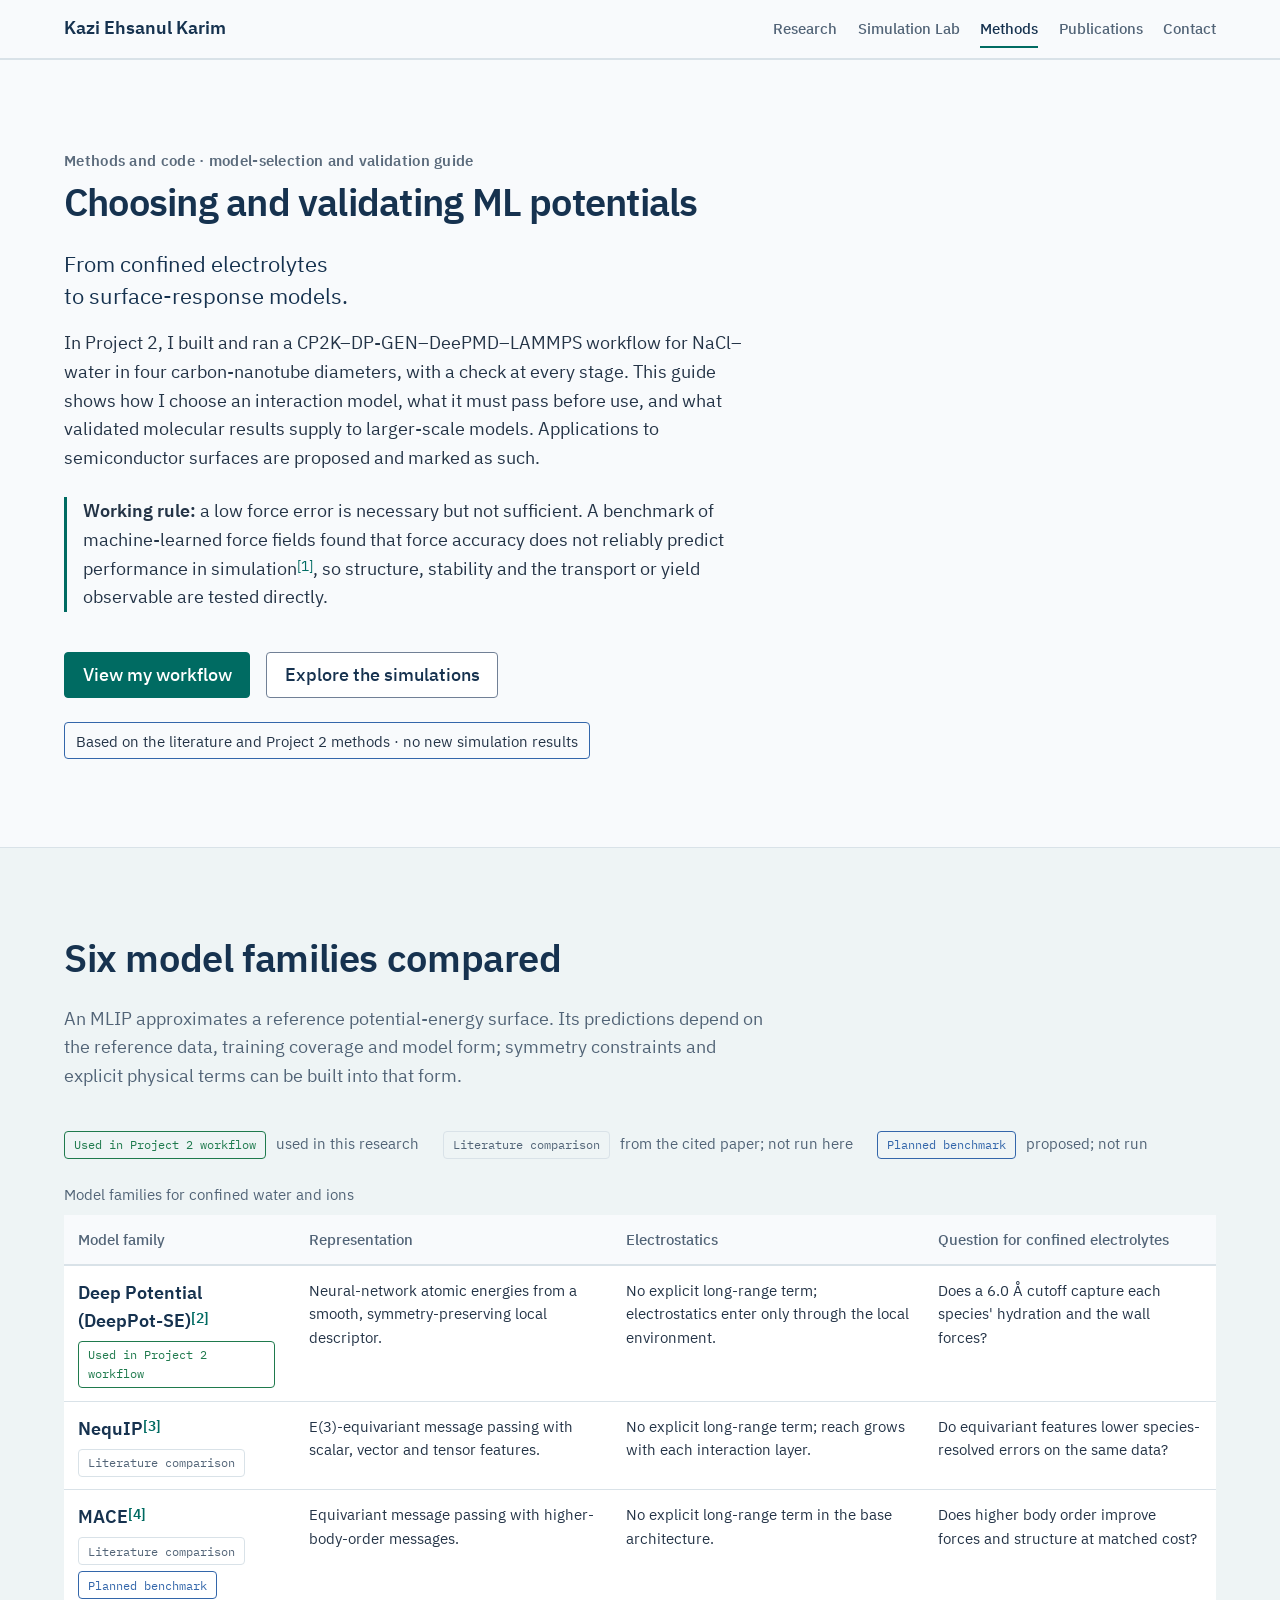
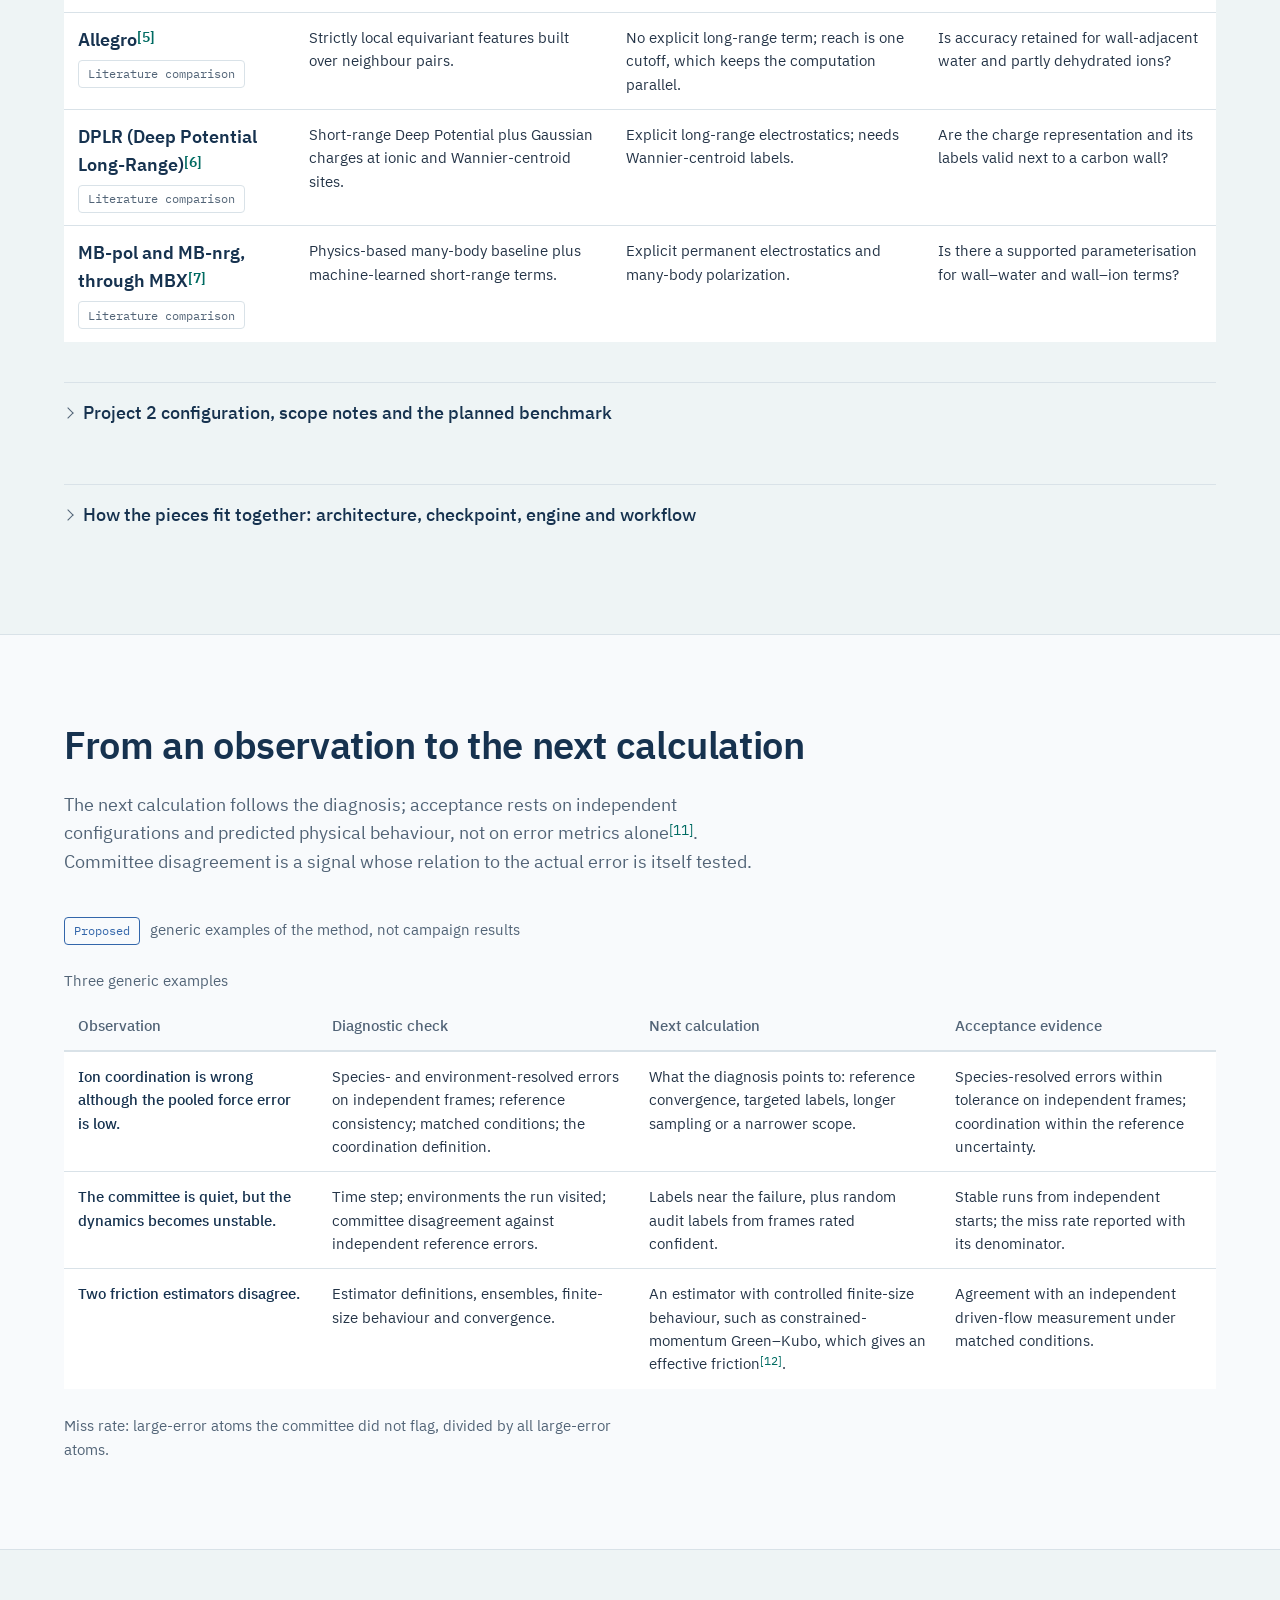
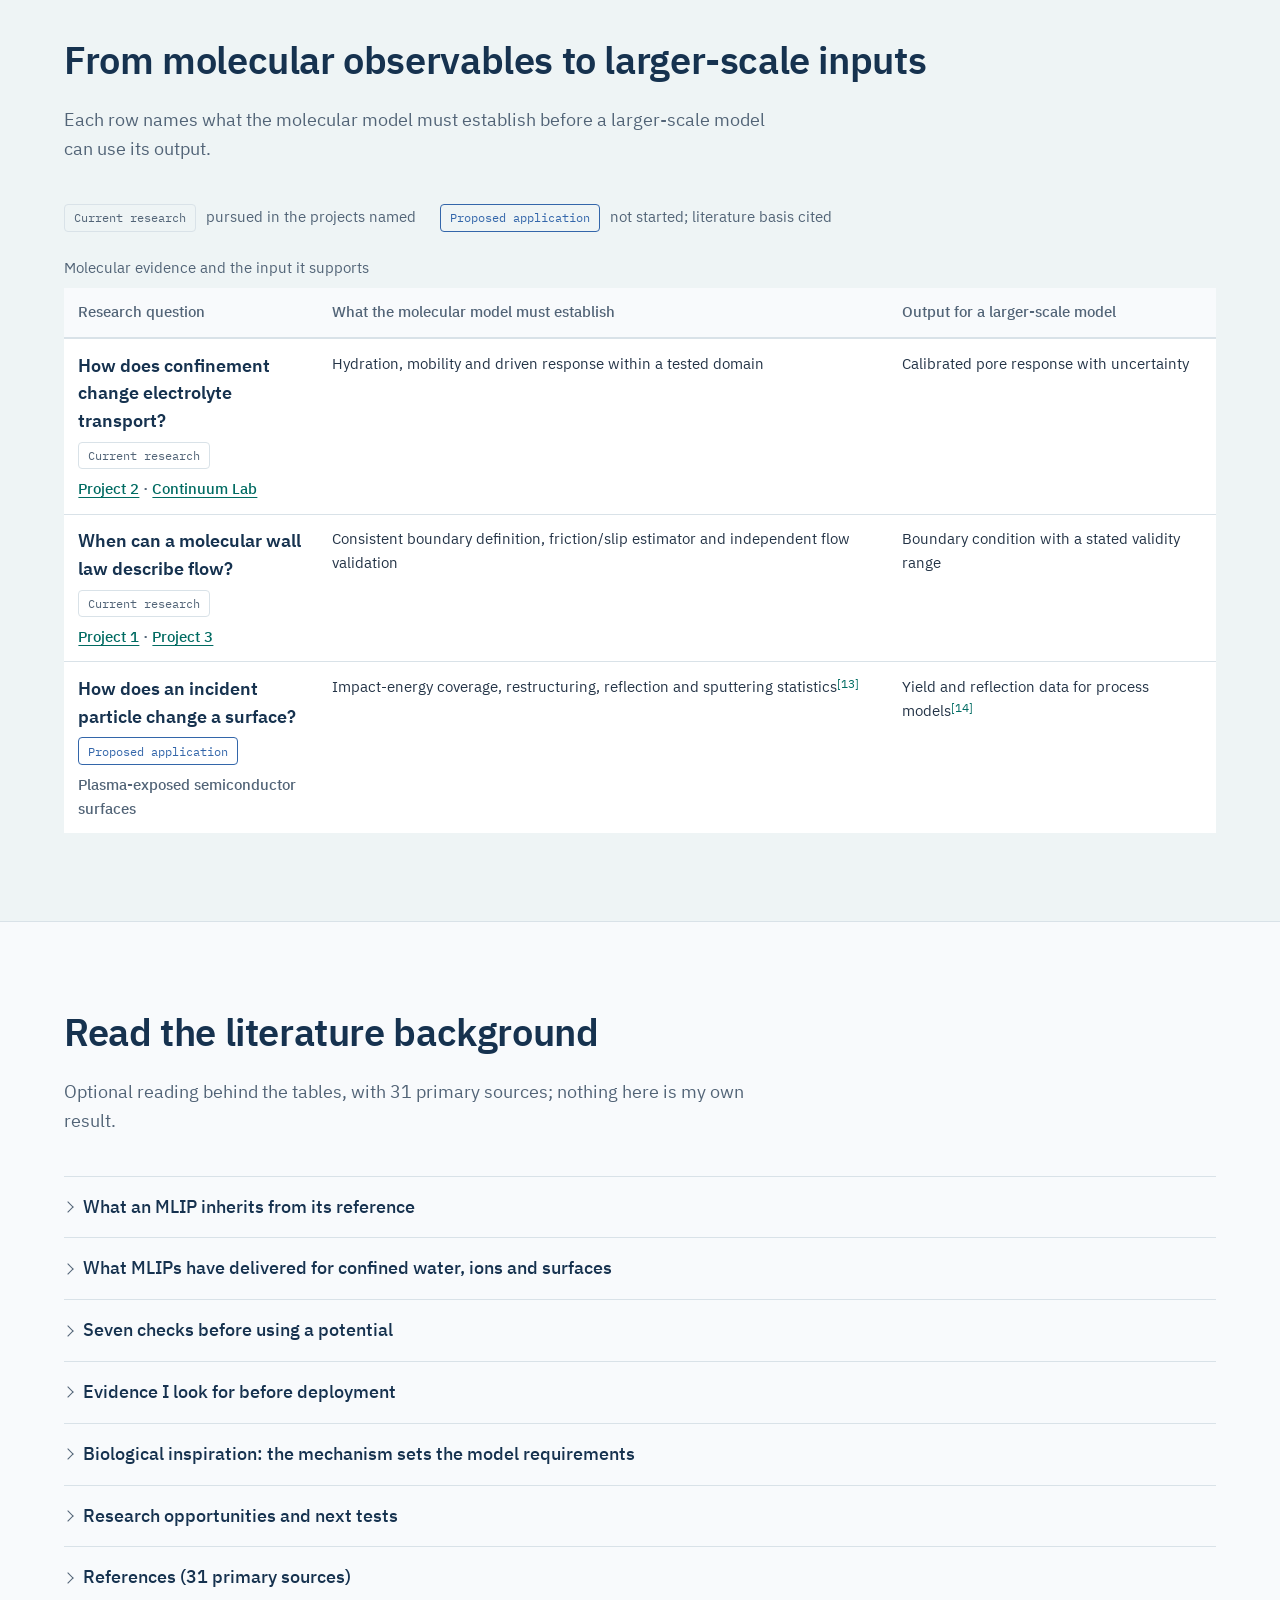
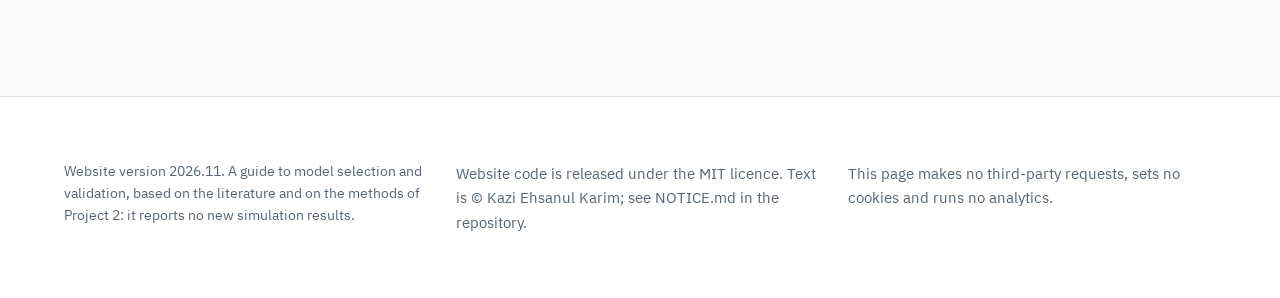
==== evidence/models/index.html @ 6463911a "Website 2026.11" ====
<!DOCTYPE html>
<html lang="en">
<head>
<meta charset="utf-8">
<meta name="viewport" content="width=device-width, initial-scale=1">
<title>Choosing and validating ML potentials — Kazi Ehsanul Karim</title>
<meta name="description" content="How Kazi Ehsanul Karim chooses and validates machine-learned interatomic potentials, from confined electrolytes to surface-response models: six model families compared, a workflow from an observed model error to the next calculation, the molecular evidence that larger-scale models need, and an optional literature background with 31 primary sources.">
<meta name="robots" content="index,follow">
<link rel="icon" type="image/svg+xml" href="../../assets/icons/favicon.svg">
<meta name="theme-color" content="#F8FAFC">
<link rel="stylesheet" href="../../styles/tokens.css">
<link rel="stylesheet" href="../../styles/layout.css">
<link rel="stylesheet" href="../../styles/components.css">
</head>
<body>
<a class="skip-link" href="#main">Skip to content</a>
<header class="site-header">
  <div class="container">
    <a class="brand" href="../../index.html">Kazi Ehsanul Karim</a>
    <button class="nav-toggle" type="button" aria-expanded="false" aria-controls="site-nav" hidden>Menu</button>
    <nav class="site-nav" id="site-nav" aria-label="Sections">
      <a href="../../index.html#research">Research</a>
      <a href="../../index.html#lab">Simulation Lab</a>
      <a href="../../index.html#practice" aria-current="page">Methods</a>
      <a href="../../index.html#publications">Publications</a>
      <a href="../../index.html#contact">Contact</a>
    </nav>
  </div>
</header>
<main id="main">

<section class="section" id="top">
  <div class="container">
    <p class="project-kicker">Methods and code · model-selection and validation guide</p>
    <h1 class="evidence-title">Choosing and validating ML potentials</h1>
    <p class="statement">From confined electrolytes to surface-response models.</p>
    <p class="mx-lead">In Project 2, I built and ran a CP2K–DP-GEN–DeePMD–LAMMPS workflow for NaCl–water in four carbon-nanotube diameters, with a check at every stage. This guide shows how I choose an interaction model, what it must pass before use, and what validated molecular results supply to larger-scale models. Applications to semiconductor surfaces are proposed and marked as such.</p>
    <p class="mx-answer"><strong>Working rule:</strong> a low force error is necessary but not sufficient. A benchmark of machine-learned force fields found that force accuracy does not reliably predict performance in simulation<sup class="mx-cite"><a href="#ref-fu2023">[1]</a></sup>, so structure, stability and the transport or yield observable are tested directly.</p>
    <div class="hero-actions">
      <a class="btn btn-primary" href="../../index.html#project-2">View my workflow</a>
      <a class="btn" href="../../index.html#lab">Explore the simulations</a>
    </div>
    <p class="mx-note"><span class="badge badge-label">Based on the literature and Project 2 methods · no new simulation results</span></p>
  </div>
</section>

<section class="section section-band" id="families">
  <div class="container">
    <h2>Six model families compared</h2>
    <p class="section-intro">An MLIP approximates a reference potential-energy surface. Its predictions depend on the reference data, training coverage and model form; symmetry constraints and explicit physical terms can be built into that form.</p>
    <ul class="mx-legend" aria-label="Status labels">
      <li><span class="badge badge-exec">Used in Project 2 workflow</span> used in this research</li>
      <li><span class="badge">Literature comparison</span> from the cited paper; not run here</li>
      <li><span class="badge badge-plan">Planned benchmark</span> proposed; not run</li>
    </ul>
    <table class="mx-table" role="table">
      <caption>Model families for confined water and ions</caption>
      <thead role="rowgroup">
        <tr role="row">
          <th scope="col" role="columnheader">Model family</th>
          <th scope="col" role="columnheader">Representation</th>
          <th scope="col" role="columnheader">Electrostatics</th>
          <th scope="col" role="columnheader">Question for confined electrolytes</th>
        </tr>
      </thead>
      <tbody role="rowgroup">
        <tr role="row" id="deep-potential">
          <th scope="row" role="rowheader">
            <span class="mx-name">Deep Potential (DeepPot-SE)<sup class="mx-cite"><a href="#ref-zhang2018">[2]</a></sup></span>
            <span class="badge badge-exec">Used in Project 2 workflow</span>
          </th>
          <td role="cell" data-label="Representation">Neural-network atomic energies from a smooth, symmetry-preserving local descriptor.</td>
          <td role="cell" data-label="Electrostatics">No explicit long-range term; electrostatics enter only through the local environment.</td>
          <td role="cell" data-label="Question for confined electrolytes">Does a 6.0 Å cutoff capture each species' hydration and the wall forces?</td>
        </tr>
        <tr role="row" id="nequip">
          <th scope="row" role="rowheader">
            <span class="mx-name">NequIP<sup class="mx-cite"><a href="#ref-batzner2022">[3]</a></sup></span>
            <span class="badge">Literature comparison</span>
          </th>
          <td role="cell" data-label="Representation">E(3)-equivariant message passing with scalar, vector and tensor features.</td>
          <td role="cell" data-label="Electrostatics">No explicit long-range term; reach grows with each interaction layer.</td>
          <td role="cell" data-label="Question for confined electrolytes">Do equivariant features lower species-resolved errors on the same data?</td>
        </tr>
        <tr role="row" id="mace">
          <th scope="row" role="rowheader">
            <span class="mx-name">MACE<sup class="mx-cite"><a href="#ref-batatia2022">[4]</a></sup></span>
            <span class="badge">Literature comparison</span>
            <span class="badge badge-plan">Planned benchmark</span>
          </th>
          <td role="cell" data-label="Representation">Equivariant message passing with higher-body-order messages.</td>
          <td role="cell" data-label="Electrostatics">No explicit long-range term in the base architecture.</td>
          <td role="cell" data-label="Question for confined electrolytes">Does higher body order improve forces and structure at matched cost?</td>
        </tr>
        <tr role="row" id="allegro">
          <th scope="row" role="rowheader">
            <span class="mx-name">Allegro<sup class="mx-cite"><a href="#ref-musaelian2023">[5]</a></sup></span>
            <span class="badge">Literature comparison</span>
          </th>
          <td role="cell" data-label="Representation">Strictly local equivariant features built over neighbour pairs.</td>
          <td role="cell" data-label="Electrostatics">No explicit long-range term; reach is one cutoff, which keeps the computation parallel.</td>
          <td role="cell" data-label="Question for confined electrolytes">Is accuracy retained for wall-adjacent water and partly dehydrated ions?</td>
        </tr>
        <tr role="row" id="dplr">
          <th scope="row" role="rowheader">
            <span class="mx-name">DPLR (Deep Potential Long-Range)<sup class="mx-cite"><a href="#ref-zhang2022">[6]</a></sup></span>
            <span class="badge">Literature comparison</span>
          </th>
          <td role="cell" data-label="Representation">Short-range Deep Potential plus Gaussian charges at ionic and Wannier-centroid sites.</td>
          <td role="cell" data-label="Electrostatics">Explicit long-range electrostatics; needs Wannier-centroid labels.</td>
          <td role="cell" data-label="Question for confined electrolytes">Are the charge representation and its labels valid next to a carbon wall?</td>
        </tr>
        <tr role="row" id="mbx">
          <th scope="row" role="rowheader">
            <span class="mx-name">MB-pol and MB-nrg, through MBX<sup class="mx-cite"><a href="#ref-riera2023">[7]</a></sup></span>
            <span class="badge">Literature comparison</span>
          </th>
          <td role="cell" data-label="Representation">Physics-based many-body baseline plus machine-learned short-range terms.</td>
          <td role="cell" data-label="Electrostatics">Explicit permanent electrostatics and many-body polarization.</td>
          <td role="cell" data-label="Question for confined electrolytes">Is there a supported parameterisation for wall–water and wall–ion terms?</td>
        </tr>
      </tbody>
    </table>

    <details class="disclosure mx-pieces" id="configuration">
      <summary>Project 2 configuration, scope notes and the planned benchmark</summary>
      <div class="disclosure-body">
        <ul class="mx-roles">
          <li><b>Deep Potential in Project 2.</b> Recorded configuration: DeePMD-kit 3.1.1 (TensorFlow backend) with DP-GEN 0.13.3; <code>se_e2_a</code> descriptor with a 6.0 Å cutoff. Trained on energies and forces without virial labels, a choice of this project rather than a limit of the family. DeePMD-kit<sup class="mx-cite"><a href="#ref-zeng2025">[8]</a></sup> is the software; it implements this and other model families. <a href="../../index.html#project-2">Project 2</a> · <a href="../nacl-water-cnt/package/MODEL_SCOPE.md">model scope</a></li>
          <li><b>Coverage and comparison.</b> Accuracy or speed figures from different papers are not combined into a ranking. For every family, coverage is set by the training species and environments; for MB-pol and MB-nrg, by the available parameterisations, which include alkali-metal and halide ions in water. A pretrained foundation checkpoint needs a check of its training domain before use.</li>
          <li><b>DPLR.</b> A second network predicts the Wannier-centroid positions from the local environment. The original formulation targets insulating systems; application to CNT-confined electrolytes requires assessment of the electronic structure, the charge representation and the available reference labels.</li>
          <li><b>MB-pol and MB-nrg.</b> MBX is the software library that evaluates these models. Complete wall–water and wall–ion interactions, with consistent electrostatics and polarization, require a supported parameterisation.</li>
          <li><b>Planned benchmark (not run).</b> Compare DeepPot-SE and MACE using consistent reference data, grouped held-out configurations and declared computational budgets, evaluating forces, structure and dynamical stability. The reference data are checked first, so that the comparison tests the models rather than the labels.</li>
        </ul>
      </div>
    </details>

    <details class="disclosure mx-pieces" id="pieces">
      <summary>How the pieces fit together: architecture, checkpoint, engine and workflow</summary>
      <div class="disclosure-body">
        <p>The names in the table are architectures. Four different things are often called "the model":</p>
        <dl class="mx-terms">
          <dt>Architecture</dt>
          <dd>the functional form, for example DeepPot-SE or MACE.</dd>
          <dt>Trained checkpoint</dt>
          <dd>one set of fitted parameters, valid for the species, conditions and reference method behind its training data. Pretrained "foundation" checkpoints are no exception: their training domain and suitability are checked before use.</dd>
          <dt>Software engine</dt>
          <dd>the code that trains or evaluates a model: DeePMD-kit, MBX, LAMMPS.</dd>
          <dt>Workflow</dt>
          <dd>what decides the next calculation: DP-GEN in Project 2, the rule-based controller in the Continuum Lab.</dd>
        </dl>
        <p>The roles in this research:</p>
        <ul class="mx-roles">
          <li><b>CP2K</b>: electronic-structure reference calculations, the energies and forces of selected configurations.</li>
          <li><b>MLIP</b>: an approximation to that reference energy landscape and its atomic forces.</li>
          <li><b>LAMMPS</b>: molecular dynamics with the chosen interaction model.</li>
          <li><b>DP-GEN</b>: concurrent learning, which cycles through exploration, labelling and training<sup class="mx-cite"><a href="#ref-zhang2020">[9]</a></sup>.</li>
          <li><b>PINN</b>: physics-constrained learning of solutions or closures<sup class="mx-cite"><a href="#ref-raissi2019">[10]</a></sup>; here intended for the molecular-to-continuum connection (<a href="../../index.html#project-3">Project 3</a>).</li>
          <li><b>Continuum solver</b>: fields and device-scale response from stated equations and closures (<a href="../../lab/continuum/">Continuum Lab</a>).</li>
          <li><b>Controller</b>: selects and records computational actions according to stated rules and the available evidence; the <a href="../../lab/continuum/#controller">Continuum Lab controller</a> is rule-based and uses no language model.</li>
        </ul>
        <p>The loop that connects these steps is described under <a href="../../index.html#practice">Methods and code</a>.</p>
      </div>
    </details>
  </div>
</section>

<section class="section" id="decisions">
  <div class="container">
    <h2>From an observation to the next calculation</h2>
    <p class="section-intro">The next calculation follows the diagnosis; acceptance rests on independent configurations and predicted physical behaviour, not on error metrics alone<sup class="mx-cite"><a href="#ref-morrow2023">[11]</a></sup>. Committee disagreement is a signal whose relation to the actual error is itself tested.</p>
    <ul class="mx-legend" aria-label="Status">
      <li><span class="badge badge-plan">Proposed</span> generic examples of the method, not campaign results</li>
    </ul>
    <table class="mx-table mx-flow" role="table">
      <caption>Three generic examples</caption>
      <thead role="rowgroup">
        <tr role="row">
          <th scope="col" role="columnheader">Observation</th>
          <th scope="col" role="columnheader">Diagnostic check</th>
          <th scope="col" role="columnheader">Next calculation</th>
          <th scope="col" role="columnheader">Acceptance evidence</th>
        </tr>
      </thead>
      <tbody role="rowgroup">
        <tr role="row">
          <th scope="row" role="rowheader">Ion coordination is wrong although the pooled force error is low.</th>
          <td role="cell" data-label="Diagnostic check">Species- and environment-resolved errors on independent frames; reference consistency; matched conditions; the coordination definition.</td>
          <td role="cell" data-label="Next calculation">What the diagnosis points to: reference convergence, targeted labels, longer sampling or a narrower scope.</td>
          <td role="cell" data-label="Acceptance evidence">Species-resolved errors within tolerance on independent frames; coordination within the reference uncertainty.</td>
        </tr>
        <tr role="row">
          <th scope="row" role="rowheader">The committee is quiet, but the dynamics becomes unstable.</th>
          <td role="cell" data-label="Diagnostic check">Time step; environments the run visited; committee disagreement against independent reference errors.</td>
          <td role="cell" data-label="Next calculation">Labels near the failure, plus random audit labels from frames rated confident.</td>
          <td role="cell" data-label="Acceptance evidence">Stable runs from independent starts; the miss rate reported with its denominator.</td>
        </tr>
        <tr role="row">
          <th scope="row" role="rowheader">Two friction estimators disagree.</th>
          <td role="cell" data-label="Diagnostic check">Estimator definitions, ensembles, finite-size behaviour and convergence.</td>
          <td role="cell" data-label="Next calculation">An estimator with controlled finite-size behaviour, such as constrained-momentum Green–Kubo, which gives an effective friction<sup class="mx-cite"><a href="#ref-bui2024">[12]</a></sup>.</td>
          <td role="cell" data-label="Acceptance evidence">Agreement with an independent driven-flow measurement under matched conditions.</td>
        </tr>
      </tbody>
    </table>
    <p class="mx-note">Miss rate: large-error atoms the committee did not flag, divided by all large-error atoms.</p>
  </div>
</section>

<section class="section section-band" id="outputs">
  <div class="container">
    <h2>From molecular observables to larger-scale inputs</h2>
    <p class="section-intro">Each row names what the molecular model must establish before a larger-scale model can use its output.</p>
    <ul class="mx-legend" aria-label="Status labels">
      <li><span class="badge">Current research</span> pursued in the projects named</li>
      <li><span class="badge badge-plan">Proposed application</span> not started; literature basis cited</li>
    </ul>
    <table class="mx-table mx-flow" role="table">
      <caption>Molecular evidence and the input it supports</caption>
      <thead role="rowgroup">
        <tr role="row">
          <th scope="col" role="columnheader">Research question</th>
          <th scope="col" role="columnheader">What the molecular model must establish</th>
          <th scope="col" role="columnheader">Output for a larger-scale model</th>
        </tr>
      </thead>
      <tbody role="rowgroup">
        <tr role="row">
          <th scope="row" role="rowheader">
            <span class="mx-name">How does confinement change electrolyte transport?</span>
            <span class="badge">Current research</span>
            <span class="mx-meta"><a href="../../index.html#project-2">Project 2</a> · <a href="../../lab/continuum/">Continuum Lab</a></span>
          </th>
          <td role="cell" data-label="What the molecular model must establish">Hydration, mobility and driven response within a tested domain</td>
          <td role="cell" data-label="Output for a larger-scale model">Calibrated pore response with uncertainty</td>
        </tr>
        <tr role="row">
          <th scope="row" role="rowheader">
            <span class="mx-name">When can a molecular wall law describe flow?</span>
            <span class="badge">Current research</span>
            <span class="mx-meta"><a href="../../index.html#project-1">Project 1</a> · <a href="../../index.html#project-3">Project 3</a></span>
          </th>
          <td role="cell" data-label="What the molecular model must establish">Consistent boundary definition, friction/slip estimator and independent flow validation</td>
          <td role="cell" data-label="Output for a larger-scale model">Boundary condition with a stated validity range</td>
        </tr>
        <tr role="row">
          <th scope="row" role="rowheader">
            <span class="mx-name">How does an incident particle change a surface?</span>
            <span class="badge badge-plan">Proposed application</span>
            <span class="mx-meta">Plasma-exposed semiconductor surfaces</span>
          </th>
          <td role="cell" data-label="What the molecular model must establish">Impact-energy coverage, restructuring, reflection and sputtering statistics<sup class="mx-cite"><a href="#ref-kounis2025">[13]</a></sup></td>
          <td role="cell" data-label="Output for a larger-scale model">Yield and reflection data for process models<sup class="mx-cite"><a href="#ref-hong2024">[14]</a></sup></td>
        </tr>
      </tbody>
    </table>
  </div>
</section>

<section class="section" id="background">
  <div class="container">
    <h2>Read the literature background</h2>
    <p class="section-intro">Optional reading behind the tables, with 31 primary sources; nothing here is my own result.</p>
    <div class="mx-background">

      <details class="disclosure" id="inherit">
        <summary>What an MLIP inherits from its reference</summary>
        <div class="disclosure-body">
          <div class="grid-2 mx-mech">
            <div>
              <h3>The reference method and its conditions</h3>
              <p>An MLIP can at best reproduce the method that labelled its data, and for water that method is a combination of choices. Early ab initio molecular dynamics with GGA functionals and classical nuclei found liquid water overstructured and glassy at ambient temperature and pressure; non-local dispersion counteracts the overstructuring and can change the liquid's structure and equilibrium density substantially<sup class="mx-cite"><a href="#ref-gillan2016">[15]</a></sup><sup class="mx-cite"><a href="#ref-ruizpestana2018">[16]</a></sup>. With classical nuclei, the good agreement of dispersion-corrected revPBE-D3 has been attributed to a cancellation between the neglect of exact exchange and the neglect of nuclear quantum effects, so a functional's quality for water is judged with quantum nuclei rather than with an elevated temperature as a proxy<sup class="mx-cite"><a href="#ref-ruizpestana2018">[16]</a></sup>. A statement about one functional's structure or diffusion therefore needs its conditions: functional, dispersion treatment, nuclear treatment, temperature and density. A potential trained on such data inherits the combination. The strongest confined-water work chose its functional against higher-level benchmarks before training<sup class="mx-cite"><a href="#ref-kapil2022">[17]</a></sup>, and reference convergence (cutoffs, basis, SCF, grid) is part of the model's error budget, not a separate concern.</p>
            </div>
            <div>
              <h3>The Born–Oppenheimer picture</h3>
              <p>Nuclei move on the electronic ground-state surface. Ground-state charge redistribution, such as polarization or charge transfer between fragments, belongs to that surface: a local potential captures it only implicitly, through the environment inside its cutoff, whereas charge-equilibration potentials represent it explicitly, including non-local charge transfer<sup class="mx-cite"><a href="#ref-ko2021">[18]</a></sup>. Electronic excitation, nonadiabatic charge-state transitions such as ion neutralisation at a surface, and dissipative electronic friction lie outside a single ground-state surface and need dedicated methods. For water on carbon, a fluctuation-induced quantum friction between the liquid's charge fluctuations and the solid's electronic excitations has been proposed, a dissipative contribution absent from Born–Oppenheimer molecular dynamics by construction<sup class="mx-cite"><a href="#ref-kavokine2022">[19]</a></sup>.</p>
            </div>
          </div>
        </div>
      </details>

      <details class="disclosure" id="delivered">
        <summary>What MLIPs have delivered for confined water, ions and surfaces</summary>
        <div class="disclosure-body">
          <p>Results from the primary literature, with the detail that makes each one credible. Nothing here is my own result; what my own work has used is marked in the model table.</p>
          <div class="grid-2 mx-mech">
            <div>
              <h3>Confined water and ions</h3>
              <ul class="mx-roles">
                <li><b>Committee potentials with active learning</b> made first-principles-quality simulation of water in carbon and boron nitride nanotubes, between MoS₂ sheets and at oxide interfaces routine: a committee of Behler–Parrinello networks, trained by adding the configurations on which the members disagree most, converged at roughly 300 reference structures per system<sup class="mx-cite"><a href="#ref-schran2021">[20]</a></sup>.</li>
                <li><b>Friction from first principles.</b> With such potentials, water in carbon nanotubes shows roughly four to five times less friction than in boron nitride tubes, decreasing further in narrower tubes; the mechanism is attributed to oxygen motion on a curvature-smoothed energy landscape in carbon and to hydrogen–nitrogen docking and hopping in boron nitride<sup class="mx-cite"><a href="#ref-thiemann2022">[21]</a></sup>.</li>
                <li><b>A first-principles phase diagram of monolayer confined water</b>, with the functional (revPBE0-D3) selected against quantum Monte Carlo before the potential was trained, revealed new monolayer ice phases, a hexatic-like phase and a superionic regime<sup class="mx-cite"><a href="#ref-kapil2022">[17]</a></sup>.</li>
              </ul>
            </div>
            <div>
              <h3>Semiconductor surfaces and plasma processes</h3>
              <ul class="mx-roles">
                <li><b>Physical and reactive etching of silicon.</b> A Deep Potential for Si–Cl–Ar was tested against experiment on sputtering yields, the depth of the amorphous–crystalline interface, etch yields versus flux ratio and ion energy, and the products of atomic layer etching<sup class="mx-cite"><a href="#ref-kounis2025">[13]</a></sup>; for Si and SiO₂ ion-beam etching, neural-network potentials blended with the ZBL repulsion at short range were compared with experiment and classical MD<sup class="mx-cite"><a href="#ref-tanaka2024">[22]</a></sup>.</li>
                <li><b>Reactive chemistry on amorphous nitride.</b> A neural-network potential for HF etching of amorphous Si₃N₄ reproduced the etching behaviour and was reduced to a continuum etch model<sup class="mx-cite"><a href="#ref-hong2024">[14]</a></sup>, the step that feature-scale simulation needs.</li>
                <li><b>Thin-film process steps</b> such as atomic layer deposition of HfO₂ and plasma atomic layer etching of MoS₂ have been simulated with a moment tensor potential trained by active learning, with the stated expectation that the potential is reliable only within the process conditions sampled<sup class="mx-cite"><a href="#ref-natarajan2025">[23]</a></sup>.</li>
                <li><b>A benchmark for the field.</b> Ten force-field models were compared on silicon nitride and hafnium oxide datasets with simulation indicators beyond energy and force errors<sup class="mx-cite"><a href="#ref-kim2023">[24]</a></sup>; the etching community's own roadmap asks for MD models tested more against experiment and extended to more materials, species and patterned surfaces<sup class="mx-cite"><a href="#ref-oehrlein2024">[25]</a></sup>.</li>
              </ul>
            </div>
          </div>
        </div>
      </details>

      <details class="disclosure" id="failures">
        <summary>Seven checks before using a potential</summary>
        <div class="disclosure-body">
          <p>Each check answers a limitation documented in the literature. Together they are the reason this site measures a model's errors where they occur rather than averaging them away.</p>
          <ol class="mx-fail">
            <li><b>Test behaviour in simulation, not only the force error.</b> Models with excellent force scores can be unstable in molecular dynamics or give wrong structure and dynamics<sup class="mx-cite"><a href="#ref-fu2023">[1]</a></sup>; validation has to rest on predicted physical behaviour<sup class="mx-cite"><a href="#ref-morrow2023">[11]</a></sup>, and benchmarks are starting to score simulation indicators rather than forces alone<sup class="mx-cite"><a href="#ref-kim2023">[24]</a></sup>. <i>Check:</i> stability over the production length, structure against the reference, and the transport or yield observable itself.</li>
            <li><b>Check the reference before the model.</b> A potential cannot be better than its labels: the functional, dispersion and nuclear treatment<sup class="mx-cite"><a href="#ref-gillan2016">[15]</a></sup><sup class="mx-cite"><a href="#ref-ruizpestana2018">[16]</a></sup>, the numerical settings and the convergence of the reference all pass into the model, and a minority species can carry a reference artefact that a pooled error never shows. Equal errors on training and test frames do not by themselves identify the cause: noisy labels, underfitting and representation limits can look alike. <i>Check:</i> a same-frame convergence ladder, reference consistency between training and test data, and errors resolved by species and environment (the <a href="../../index.html#practice">reference check and per-species tooling</a> of this site).</li>
            <li><b>Decide whether the observable needs long-range or electronic response.</b> Local models carry electrostatics only inside the cutoff. Explicit long-range models represent charge in different ways, for example Gaussian charges at ionic and Wannier-centroid sites<sup class="mx-cite"><a href="#ref-zhang2022">[6]</a></sup> or charge equilibration with non-local charge transfer<sup class="mx-cite"><a href="#ref-ko2021">[18]</a></sup>, and both need labels beyond energies and forces. Whether a given model reproduces a conducting wall's screening response has to be tested for that model and wall; a conservative ground-state potential omits dissipative electronic friction in any case<sup class="mx-cite"><a href="#ref-kavokine2022">[19]</a></sup>. <i>Check:</i> whether the observable depends on long-range electrostatics, applied fields or the wall's electronic response and, if it does, a model-specific test of that response against the electronic-structure reference.</li>
            <li><b>Test whether committee disagreement tracks the error.</b> Ensembles of neural-network potentials tend to report less uncertainty than their actual error, and the calibration differs between systems and architectures<sup class="mx-cite"><a href="#ref-kahle2022">[26]</a></sup>. Active learning that selects by disagreement therefore finds <em>unfamiliar</em> configurations, not necessarily the <em>wrong</em> ones. <i>Check:</i> disagreement against independent reference errors, with the miss rate (large errors the committee did not flag) reported with its denominator.</li>
            <li><b>Test transfer outside the training conditions.</b> A neural-network model that reproduced hydrogen bombardment of a crystalline diamond surface degraded on amorphous carbon and at higher impact energies<sup class="mx-cite"><a href="#ref-draney2025">[27]</a></sup>; process potentials are stated to be reliable only inside the sampled process conditions<sup class="mx-cite"><a href="#ref-natarajan2025">[23]</a></sup>; and a general-purpose foundation model is described by its authors as having qualitative and at times quantitative accuracy<sup class="mx-cite"><a href="#ref-batatia2023">[28]</a></sup>. <i>Check:</i> held-out conditions (temperature, energy, composition, surface state) that were never in training, and a pretrained model's training domain before it is used.</li>
            <li><b>For energetic collisions, check the short-range physics.</b> Thermal reference data seldom contain close approaches, so an energetic ion's repulsive wall is extrapolated unless a short-range potential such as ZBL is blended in<sup class="mx-cite"><a href="#ref-tanaka2024">[22]</a></sup>; the ion's charge state and its neutralisation lie outside a ground-state potential; and the decisive tests are sputter and etch yields against beam experiments<sup class="mx-cite"><a href="#ref-kounis2025">[13]</a></sup>, which classical force fields must pass too<sup class="mx-cite"><a href="#ref-shim2024">[29]</a></sup>. <i>Check:</i> the short-range treatment and its switching range, the energy range covered by labels, and yields with replica uncertainties.</li>
            <li><b>Check the transport estimator itself.</b> Green–Kubo friction depends on the order of limits taken in a finite system<sup class="mx-cite"><a href="#ref-bocquet2013">[30]</a></sup>; in a finite tube or slit the running integral decays and the constrained-momentum estimator gives an effective, not an intrinsic, friction<sup class="mx-cite"><a href="#ref-bui2024">[12]</a></sup>; correlated frames from one trajectory leak between training and test sets; and a relaxation time computed from a disputed friction estimate is not independent validation. A short trajectory may not support a reliable uncertainty estimate; assess correlation, sampling length and independent replication. <i>Check:</i> estimator definitions, finite-size behaviour, independent replicas, group-wise data splits, and comparison with a driven measurement under matched conditions.</li>
          </ol>
        </div>
      </details>

      <details class="disclosure" id="demand">
        <summary>Evidence I look for before deployment</summary>
        <div class="disclosure-body">
          <p>Before a potential is deployed, whether trained here or taken from a paper, I look for the following evidence; each item answers one or more of the checks above.</p>
          <ol class="mx-demand">
            <li>The reference method, its numerical settings and a convergence test on the same frames; the functional's known biases for the system stated, with the dispersion and nuclear treatment.</li>
            <li>Errors per species and per environment with their tails, not one pooled number; the error definition (component or vector RMSE, MAE) and the counts behind it.</li>
            <li>Test data from configurations and runs the model never influenced, split by origin; the ancestry of every test frame.</li>
            <li>Stability in production-length dynamics from several starting structures, and structure (coordination, density profiles, g(r)) against the reference.</li>
            <li>The transport or yield observable with replica uncertainties, its finite-size behaviour, and a statement of what the error bar does not cover.</li>
            <li>For uncertainty claims: committee disagreement compared with independent reference errors, including the misses.</li>
            <li>For collisions: the short-range treatment, the label energy range, how the ion's charge was handled, and yields against beam data.</li>
            <li>A written scope: fields, ensembles, compositions, geometries and conditions the model may and may not be used for.</li>
          </ol>
        </div>
      </details>

      <details class="disclosure" id="mechanism">
        <summary>Biological inspiration: the mechanism sets the model requirements</summary>
        <div class="disclosure-body">
          <p>Biological channels motivate the questions of hydration, coordination and selectivity. The demonstrations on this site concern water and electrolytes under carbon confinement.</p>
          <div class="grid-2 mx-mech">
            <div>
              <h3>Aquaporin-inspired questions</h3>
              <p>Water orientation, confinement and single-file water transport are questions of structure and dynamics. Proton transfer along a water chain is different: it breaks and forms bonds, so the model must be able to represent those bonding changes. A rigid classical water model cannot; a machine-learned potential can only where such configurations are in its reference data.</p>
            </div>
            <div>
              <h3>Potassium-channel-inspired questions</h3>
              <p>Selectivity is governed by hydration, coordination and transfer free energies: the model must describe an ion's water shell being replaced by pore-lining atoms as accurately as hydration in bulk water. An isolated binding energy does not determine selectivity, and a pore diameter alone does not establish that a continuum description is valid.</p>
            </div>
          </div>
          <p class="mx-note">The biological mechanisms and their sources are summarised in the Continuum Lab's <a href="../../lab/continuum/#bio">biological-inspiration notes</a>.</p>
        </div>
      </details>

      <details class="disclosure" id="open">
        <summary>Research opportunities and next tests</summary>
        <div class="disclosure-body">
          <ul class="mx-roles">
            <li><b>Electrostatics under conducting confinement.</b> A local model represents a metallic or semimetallic wall's screening only implicitly, within its cutoff, and explicit long-range models represent charge in different ways<sup class="mx-cite"><a href="#ref-zhang2022">[6]</a></sup><sup class="mx-cite"><a href="#ref-ko2021">[18]</a></sup>. <i>Next test:</i> for a given model and wall, compare the response to a nearby charged ion or an applied field with the electronic-structure reference.</li>
            <li><b>Electronic friction.</b> A conservative ground-state potential omits the dissipative electronic contribution. If fluctuation-induced quantum friction contributes to water–carbon friction<sup class="mx-cite"><a href="#ref-kavokine2022">[19]</a></sup>, friction computed with such a potential contains only the Born–Oppenheimer contribution. <i>Next test:</i> report it as such, and compare it with measurements together with an estimate of the electronic contribution where one is available.</li>
            <li><b>Calibrated uncertainty for transport.</b> Committee spread tends to underestimate the actual error<sup class="mx-cite"><a href="#ref-kahle2022">[26]</a></sup>; an uncertainty that propagates to a friction coefficient or a yield with a stated coverage is not yet standard practice. <i>Next test:</i> calibrate committee disagreement against independent reference errors, then propagate it to the transport observable.</li>
            <li><b>Benchmarks that score the observable.</b> Force-error leaderboards do not score simulation behaviour<sup class="mx-cite"><a href="#ref-fu2023">[1]</a></sup>; simulation-indicator benchmarks exist for semiconductor materials<sup class="mx-cite"><a href="#ref-kim2023">[24]</a></sup>. <i>Next test:</i> a confined-electrolyte benchmark scored on stability, hydration structure and transport.</li>
            <li><b>Reference data for reactive processes.</b> Generating relevant reference data for reactive etching is still described as a major challenge by a group that has done it<sup class="mx-cite"><a href="#ref-hong2025">[31]</a></sup>, and the etching roadmap asks for more materials, species and patterned surfaces<sup class="mx-cite"><a href="#ref-oehrlein2024">[25]</a></sup>. <i>Next test:</i> sputter and etch yields against beam data across the label energy range, with replica uncertainties.</li>
          </ul>
        </div>
      </details>

      <details class="disclosure" id="references">
        <summary>References (31 primary sources)</summary>
        <div class="disclosure-body">
          <p class="mx-note">Primary sources for the literature claims on this page, each checked against the paper or a bibliographic record on 1 November 2026 (reference 16 on 4 November 2026). Descriptions summarise the cited papers; numbers quoted are theirs. References 22 and 31 are conference abstracts.</p>
          <ol class="mx-refs">
            <li id="ref-fu2023">Fu, X., Wu, Z., Wang, W., Xie, T., Keten, S., Gómez-Bombarelli, R. &amp; Jaakkola, T. (2023). Forces are not enough: benchmark and critical evaluation for machine learning force fields with molecular simulations. <i>Transactions on Machine Learning Research</i>. <a href="https://arxiv.org/abs/2210.07237">arXiv:2210.07237</a></li>
            <li id="ref-zhang2018">Zhang, L., Han, J., Wang, H., Saidi, W. A., Car, R. &amp; E, W. (2018). End-to-end symmetry preserving inter-atomic potential energy model for finite and extended systems. <i>Advances in Neural Information Processing Systems</i> 31, 4436–4446. <a href="https://arxiv.org/abs/1805.09003">arXiv:1805.09003</a></li>
            <li id="ref-batzner2022">Batzner, S., Musaelian, A., Sun, L., Geiger, M., Mailoa, J. P., Kornbluth, M., Molinari, N., Smidt, T. E. &amp; Kozinsky, B. (2022). E(3)-equivariant graph neural networks for data-efficient and accurate interatomic potentials. <i>Nat. Commun.</i> 13, 2453. <a href="https://doi.org/10.1038/s41467-022-29939-5">doi:10.1038/s41467-022-29939-5</a></li>
            <li id="ref-batatia2022">Batatia, I., Kovács, D. P., Simm, G. N. C., Ortner, C. &amp; Csányi, G. (2022). MACE: higher order equivariant message passing neural networks for fast and accurate force fields. <i>Advances in Neural Information Processing Systems</i> 35. <a href="https://arxiv.org/abs/2206.07697">arXiv:2206.07697</a></li>
            <li id="ref-musaelian2023">Musaelian, A. et al. (2023). Learning local equivariant representations for large-scale atomistic dynamics. <i>Nat. Commun.</i> 14, 579. <a href="https://doi.org/10.1038/s41467-023-36329-y">doi:10.1038/s41467-023-36329-y</a></li>
            <li id="ref-zhang2022">Zhang, L., Wang, H., Muniz, M. C., Panagiotopoulos, A. Z., Car, R. &amp; E, W. (2022). A deep potential model with long-range electrostatic interactions. <i>J. Chem. Phys.</i> 156, 124107. <a href="https://doi.org/10.1063/5.0083669">doi:10.1063/5.0083669</a></li>
            <li id="ref-riera2023">Riera, M. et al. (2023). MBX: a many-body energy and force calculator for data-driven many-body simulations. <i>J. Chem. Phys.</i> 159, 054802. <a href="https://doi.org/10.1063/5.0156036">doi:10.1063/5.0156036</a></li>
            <li id="ref-zeng2025">Zeng, J. et al. (2025). DeePMD-kit v3: a multiple-backend framework for machine learning potentials. <i>J. Chem. Theory Comput.</i> <a href="https://doi.org/10.1021/acs.jctc.5c00340">doi:10.1021/acs.jctc.5c00340</a></li>
            <li id="ref-zhang2020">Zhang, Y., Wang, H., Chen, W., Zeng, J., Zhang, L., Wang, H. &amp; E, W. (2020). DP-GEN: a concurrent learning platform for the generation of reliable deep learning based potential energy models. <i>Comput. Phys. Commun.</i> 253, 107206. <a href="https://doi.org/10.1016/j.cpc.2020.107206">doi:10.1016/j.cpc.2020.107206</a></li>
            <li id="ref-raissi2019">Raissi, M., Perdikaris, P. &amp; Karniadakis, G. E. (2019). Physics-informed neural networks: a deep learning framework for solving forward and inverse problems involving nonlinear partial differential equations. <i>J. Comput. Phys.</i> 378, 686–707. <a href="https://doi.org/10.1016/j.jcp.2018.10.045">doi:10.1016/j.jcp.2018.10.045</a></li>
            <li id="ref-morrow2023">Morrow, J. D., Gardner, J. L. A. &amp; Deringer, V. L. (2023). How to validate machine-learned interatomic potentials. <i>J. Chem. Phys.</i> 158, 121501. <a href="https://doi.org/10.1063/5.0139611">doi:10.1063/5.0139611</a></li>
            <li id="ref-bui2024">Bui, A. T. &amp; Cox, S. J. (2024). Revisiting the Green–Kubo relation for friction in nanofluidics. <i>J. Chem. Phys.</i> 161, 201102. <a href="https://doi.org/10.1063/5.0238363">doi:10.1063/5.0238363</a></li>
            <li id="ref-kounis2025">Kounis-Melas, A., Vella, J. R., Panagiotopoulos, A. Z. &amp; Graves, D. B. (2025). Deep potential molecular dynamics simulations of low-temperature plasma–surface interactions. <i>J. Vac. Sci. Technol. A</i> 43, 012603. <a href="https://doi.org/10.1116/6.0004027">doi:10.1116/6.0004027</a></li>
            <li id="ref-hong2024">Hong, C., Oh, S., An, H., Kim, P., Kim, Y., Ko, J., Sue, J., Oh, D., Park, S. &amp; Han, S. (2024). Atomistic simulation of HF etching process of amorphous Si₃N₄ using machine learning potential. <i>ACS Appl. Mater. Interfaces</i> 16, 48457–48469. <a href="https://doi.org/10.1021/acsami.4c07949">doi:10.1021/acsami.4c07949</a></li>
            <li id="ref-gillan2016">Gillan, M. J., Alfè, D. &amp; Michaelides, A. (2016). Perspective: how good is DFT for water? <i>J. Chem. Phys.</i> 144, 130901. <a href="https://doi.org/10.1063/1.4944633">doi:10.1063/1.4944633</a></li>
            <li id="ref-ruizpestana2018">Ruiz Pestana, L., Marsalek, O., Markland, T. E. &amp; Head-Gordon, T. (2018). The quest for accurate liquid water properties from first principles. <i>J. Phys. Chem. Lett.</i> 9, 5009–5016. <a href="https://doi.org/10.1021/acs.jpclett.8b02400">doi:10.1021/acs.jpclett.8b02400</a></li>
            <li id="ref-kapil2022">Kapil, V., Schran, C., Zen, A., Chen, J., Pickard, C. J. &amp; Michaelides, A. (2022). The first-principles phase diagram of monolayer nanoconfined water. <i>Nature</i> 609, 512–516. <a href="https://doi.org/10.1038/s41586-022-05036-x">doi:10.1038/s41586-022-05036-x</a></li>
            <li id="ref-ko2021">Ko, T. W., Finkler, J. A., Goedecker, S. &amp; Behler, J. (2021). A fourth-generation high-dimensional neural network potential with accurate electrostatics including non-local charge transfer. <i>Nat. Commun.</i> 12, 398. <a href="https://doi.org/10.1038/s41467-020-20427-2">doi:10.1038/s41467-020-20427-2</a></li>
            <li id="ref-kavokine2022">Kavokine, N., Bocquet, M.-L. &amp; Bocquet, L. (2022). Fluctuation-induced quantum friction in nanoscale water flows. <i>Nature</i> 602, 84–90. <a href="https://doi.org/10.1038/s41586-021-04284-7">doi:10.1038/s41586-021-04284-7</a></li>
            <li id="ref-schran2021">Schran, C., Thiemann, F. L., Rowe, P., Müller, E. A., Marsalek, O. &amp; Michaelides, A. (2021). Machine learning potentials for complex aqueous systems made simple. <i>Proc. Natl Acad. Sci. USA</i> 118, e2110077118. <a href="https://doi.org/10.1073/pnas.2110077118">doi:10.1073/pnas.2110077118</a></li>
            <li id="ref-thiemann2022">Thiemann, F. L., Schran, C., Rowe, P., Müller, E. A. &amp; Michaelides, A. (2022). Water flow in single-wall nanotubes: oxygen makes it slip, hydrogen makes it stick. <i>ACS Nano</i> 16. <a href="https://doi.org/10.1021/acsnano.2c02784">doi:10.1021/acsnano.2c02784</a></li>
            <li id="ref-tanaka2024">Tanaka, S., Hamaguchi, S. &amp; Kino, H. (2024). Machine-learning-based force fields for molecular dynamics simulation of silicon and silicon dioxide ion beam etching. AVS 70, PS1-WeA-2 (conference abstract). <a href="https://avsconferences.org/AVS2024/Sessions/Schedule/82429">avsconferences.org</a></li>
            <li id="ref-natarajan2025">Kondati Natarajan, S., Schneider, J., Pandey, N., Wellendorff, J. &amp; Smidstrup, S. (2025). On simulating thin-film processes at the atomic scale using machine learned force fields. <a href="https://arxiv.org/abs/2505.01118">arXiv:2505.01118</a></li>
            <li id="ref-kim2023">Kim, G., Na, B., Kim, G., Cho, H., Kang, S., Lee, H. S., Choi, S., Kim, H., Lee, S. &amp; Kim, Y. (2023). Benchmark of machine learning force fields for semiconductor simulations: datasets, metrics, and comparative analysis. <i>Advances in Neural Information Processing Systems</i> 36, Datasets and Benchmarks Track. <a href="https://proceedings.neurips.cc/paper_files/paper/2023/hash/a1859debfb3b59d094f3504d5ebb6c25-Abstract.html">proceedings.neurips.cc</a></li>
            <li id="ref-oehrlein2024">Oehrlein, G. S., Brandstadter, S. M., Bruce, R. L. et al. (2024). Future of plasma etching for microelectronics: challenges and opportunities. <i>J. Vac. Sci. Technol. B</i> 42, 041501. <a href="https://doi.org/10.1116/6.0003579">doi:10.1116/6.0003579</a></li>
            <li id="ref-kahle2022">Kahle, L. &amp; Zipoli, F. (2022). Quality of uncertainty estimates from neural network potential ensembles. <i>Phys. Rev. E</i> 105, 015311. <a href="https://doi.org/10.1103/PhysRevE.105.015311">doi:10.1103/PhysRevE.105.015311</a></li>
            <li id="ref-draney2025">Draney, J. S., Panagiotopoulos, A. Z. &amp; Graves, D. B. (2025). Development and transferability of neural-network models for plasma–surface interactions. <i>J. Vac. Sci. Technol. A</i> 43, 063002. <a href="https://doi.org/10.1116/6.0004843">doi:10.1116/6.0004843</a></li>
            <li id="ref-batatia2023">Batatia, I. et al. (2023). A foundation model for atomistic materials chemistry. <a href="https://arxiv.org/abs/2401.00096">arXiv:2401.00096</a></li>
            <li id="ref-shim2024">Shim, S., Vella, J. R., Draney, J. S., Na, D. &amp; Graves, D. B. (2024). An examination of the performance of molecular dynamics force fields: silicon and silicon dioxide reactive ion etching. <i>J. Vac. Sci. Technol. A</i> 42, 023207. <a href="https://doi.org/10.1116/6.0003425">doi:10.1116/6.0003425</a></li>
            <li id="ref-bocquet2013">Bocquet, L. &amp; Barrat, J.-L. (2013). On the Green–Kubo relationship of the liquid–solid friction coefficient. <i>J. Chem. Phys.</i> 139, 044704. <a href="https://arxiv.org/abs/1306.2203">arXiv:1306.2203</a></li>
            <li id="ref-hong2025">Hong, C., An, H., Oh, S. &amp; Han, S. (2025). Atomistic simulation of reactive ion etching using machine learning interatomic potentials. Gaseous Electronics Conference 2025, workshop "Combining Plasma Modeling and Artificial Intelligence" (conference abstract). <a href="https://archive.aps.org/gec/2025/im2/2">archive.aps.org</a></li>
          </ol>
        </div>
      </details>

    </div>
  </div>
</section>
</main>
<footer class="site-footer">
  <div class="container footer-grid">
    <div><p class="version">Website version 2026.11. A guide to model selection and validation, based on the literature and on the methods of Project 2: it reports no new simulation results.</p></div>
    <div><p>Website code is released under the MIT licence. Text is © Kazi Ehsanul Karim; see NOTICE.md in the repository.</p></div>
    <div><p>This page makes no third-party requests, sets no cookies and runs no analytics.</p></div>
  </div>
</footer>
<script src="../../js/nav.js" defer></script>
<script src="../../js/open-target.js" defer></script>
</body>
</html>
---- styles/tokens.css ----
/* tokens.css — design tokens for kazi21.github.io (light theme, release 2026.5)
   Fonts are vendored (OFL, see vendor/fonts/LICENSE-IBM-Plex-OFL.txt).
   No external requests are made by this stylesheet. */

@font-face {
  font-family: "IBM Plex Sans";
  src: url("../vendor/fonts/ibm-plex-sans-latin-400-normal.woff2") format("woff2");
  font-weight: 400; font-style: normal; font-display: swap;
}
@font-face {
  font-family: "IBM Plex Sans";
  src: url("../vendor/fonts/ibm-plex-sans-latin-500-normal.woff2") format("woff2");
  font-weight: 500; font-style: normal; font-display: swap;
}
@font-face {
  font-family: "IBM Plex Sans";
  src: url("../vendor/fonts/ibm-plex-sans-latin-600-normal.woff2") format("woff2");
  font-weight: 600; font-style: normal; font-display: swap;
}
@font-face {
  font-family: "IBM Plex Mono";
  src: url("../vendor/fonts/ibm-plex-mono-latin-400-normal.woff2") format("woff2");
  font-weight: 400; font-style: normal; font-display: swap;
}

:root {
  /* Light reading theme (release 2026.5). Contrast measured against #F8FAFC, #FFFFFF and #EEF4F5:
     text tokens >= 4.5:1, control outlines >= 3:1 (see docs/contrast table in the release notes). */
  --bg:         #F8FAFC;  /* page background */
  --bg-2:       #EEF4F5;  /* occasional softly tinted section */
  --surface:    #FFFFFF;  /* cards and scientific plot backgrounds */
  --heading:    #16324F;  /* headings */
  --text:       #243447;  /* body text */
  --muted:      #526477;  /* secondary text and captions */
  --dim:        #5B6B7C;  /* tertiary labels (kickers); still >= 4.5:1 */
  --line:       #D9E2E8;  /* decorative dividers and card borders */
  --line-soft:  #E6ECF0;  /* quieter decorative separators */
  --control:    #718096;  /* outlines needed to recognise controls (>= 3:1) */
  --accent:     #006B62;  /* links and primary buttons */
  --accent-hover: #00554E;
  --accent-ink: #FFFFFF;  /* text on primary buttons */
  --accent-tint: rgba(0, 107, 98, 0.08);   /* selected-state fill */
  --focus:      #005FCC;  /* focus indicator on light surfaces (paired with a white ring) */
  --code-bg:    #F1F5F8;
  --shadow:     0 1px 2px rgba(22, 50, 79, 0.06), 0 1px 1px rgba(22, 50, 79, 0.04);

  /* Evidence status (text and dots; >= 4.5:1 on all light surfaces) */
  --ok:         #1F7A4D;  /* published, available, executed */
  --warn:       #9A5B00;  /* in progress, in development, prototype */
  --stop:       #B3261E;  /* refused, invalid */
  --proposed:   #3366AA;  /* planned, proposed */

  /* Molecular viewing panel (the only dark surface) */
  --viewer-bg:    #0D1B2A;
  --viewer-text:  #E9EEF3;
  --viewer-muted: #A7B6C6;
  --viewer-line:  rgba(233, 238, 243, 0.18);
  --viewer-accent:#62D6C2;  /* checked on #0D1B2A (9.9:1); never used on white */

  /* Data colours, kept separate from interface colours (Okabe-Ito; pair with markers or dashes) */
  --series-1: #0072B2;
  --series-2: #D55E00;
  --series-3: #009E73;
  --series-4: #CC79A7;

  /* Type */
  --font-sans: "IBM Plex Sans", system-ui, -apple-system, "Segoe UI", Roboto, sans-serif;
  --font-mono: "IBM Plex Mono", ui-monospace, "SFMono-Regular", Menlo, Consolas, monospace;

  /* Fluid scale between 360 px and 1440 px; body 16-18 px, headline about 32-58 px */
  --step--1: clamp(0.875rem, 0.85rem + 0.12vw, 0.95rem);
  --step-0:  clamp(1.00rem, 0.94rem + 0.28vw, 1.125rem);
  --step-1:  clamp(1.20rem, 1.12rem + 0.35vw, 1.40rem);
  --step-2:  clamp(1.45rem, 1.30rem + 0.60vw, 1.85rem);
  --step-3:  clamp(1.80rem, 1.55rem + 1.10vw, 2.40rem);
  --step-4:  clamp(2.00rem, 1.40rem + 2.60vw, 3.60rem);

  --leading-tight: 1.15;
  --leading-body: 1.6;

  /* Layout */
  --container: 72rem;
  --measure: 64ch;
  --gutter: clamp(1rem, 2.5vw, 2rem);
  --space-1: 0.5rem;
  --space-2: 1rem;
  --space-3: 1.5rem;
  --space-4: 2.5rem;
  --space-5: 4rem;
  --space-6: 5.5rem;

  --radius-s: 4px;
  --radius-m: 8px;
}
---- styles/layout.css ----
/* layout.css — page structure (light reading theme, release 2026.5). Specificity is kept flat. */

*, *::before, *::after { box-sizing: border-box; }

html { scroll-behavior: smooth; -webkit-text-size-adjust: 100%; }

body {
  margin: 0;
  background: var(--bg);
  color: var(--text);
  font-family: var(--font-sans);
  font-size: var(--step-0);
  line-height: var(--leading-body);
  font-feature-settings: "kern" 1, "liga" 1;
  -webkit-font-smoothing: antialiased;
}

img, svg { max-width: 100%; height: auto; }

h1, h2, h3, h4 { margin: 0; font-weight: 600; line-height: var(--leading-tight); letter-spacing: -0.01em; color: var(--heading); }
h1 { font-size: var(--step-4); letter-spacing: -0.02em; text-wrap: balance; }
h2 { font-size: var(--step-3); margin-bottom: var(--space-3); text-wrap: balance; }
h3 { font-size: var(--step-1); margin-bottom: var(--space-1); }
h4 { font-size: var(--step-0); margin-bottom: var(--space-1); }

p { margin: 0 0 var(--space-2); max-width: var(--measure); }
p:last-child { margin-bottom: 0; }
ul, ol { margin: 0 0 var(--space-2); padding-left: 1.25rem; max-width: var(--measure); }
li { margin-bottom: 0.35rem; }
li::marker { color: var(--muted); }

/* Inline links are underlined so their meaning never depends on colour alone */
a { color: var(--accent); text-decoration: underline; text-decoration-thickness: 1px; text-underline-offset: 0.18em; }
a:hover { color: var(--accent-hover); text-decoration-thickness: 2px; }

/* Two-colour focus: a blue outline around a white ring stays visible on light and dark surfaces */
:focus-visible { outline: 3px solid var(--focus); outline-offset: 2px; box-shadow: 0 0 0 2px #FFFFFF; border-radius: 2px; }

.skip-link {
  position: absolute; left: 1rem; top: -4rem;
  background: var(--accent); color: var(--accent-ink); text-decoration: none;
  padding: 0.5rem 0.9rem; border-radius: var(--radius-s); font-weight: 600; z-index: 100;
}
.skip-link:focus { top: 1rem; }

/* Header ------------------------------------------------------------- */
.site-header {
  position: sticky; top: 0; z-index: 50;
  background: rgba(248, 250, 252, 0.94);
  backdrop-filter: saturate(1.2) blur(6px);
  -webkit-backdrop-filter: saturate(1.2) blur(6px);
  border-bottom: 1px solid var(--line);
}
.site-header .container {
  display: flex; align-items: center; justify-content: space-between; gap: var(--space-2);
  min-height: 3.6rem;
}
.brand { font-weight: 600; text-decoration: none; color: var(--heading); white-space: nowrap; }
.brand:hover { color: var(--heading); }
.site-nav { display: flex; gap: clamp(0.8rem, 1.6vw, 1.6rem); flex-wrap: wrap; justify-content: flex-end; }
.site-nav a { color: var(--muted); text-decoration: none; font-size: var(--step--1); font-weight: 500; padding: 0.35rem 0; border-bottom: 2px solid transparent; }
.site-nav a:hover, .site-nav a[aria-current="true"], .site-nav a[aria-current="page"] { color: var(--heading); border-bottom-color: var(--accent); }

/* Containers and sections -------------------------------------------- */
.container { width: min(100% - 2 * var(--gutter), var(--container)); margin-inline: auto; }

.section { padding-block: var(--space-6); border-top: 1px solid var(--line); }
.section-band { background: var(--bg-2); }
.section-intro { max-width: var(--measure); margin-bottom: var(--space-4); color: var(--muted); }

/* Hero ---------------------------------------------------------------- */
.hero { padding-block: var(--space-5) var(--space-6); border-top: 0; }
.hero-grid {
  display: grid; gap: var(--space-4);
  grid-template-columns: minmax(0, 1.15fr) minmax(0, 0.85fr);
  align-items: start;
}
.hero-copy .lede { font-size: var(--step-1); color: var(--text); line-height: 1.5; margin-top: var(--space-3); max-width: 40ch; }
.hero-name { color: var(--muted); font-size: var(--step--1); margin-bottom: var(--space-3); }
.hero-name strong { color: var(--heading); font-weight: 600; }
.hero-person { display: block; }
.hero-links { margin-top: var(--space-2); font-size: var(--step-0); color: var(--muted); }
.nav-toggle { display: none; }
.hero-actions { display: flex; flex-wrap: wrap; align-items: center; gap: var(--space-2); margin-top: var(--space-4); }
.hero-status { margin-top: var(--space-3); font-size: var(--step--1); color: var(--muted); max-width: 52ch; }
.hero-figure { margin: 0; }
.hero-figure figcaption { font-size: var(--step--1); color: var(--muted); margin-top: var(--space-2); max-width: 48ch; }

/* Generic grids -------------------------------------------------------- */
.grid-2 { display: grid; gap: var(--space-4); grid-template-columns: repeat(2, minmax(0, 1fr)); }
.grid-3 { display: grid; gap: var(--space-4); grid-template-columns: repeat(3, minmax(0, 1fr)); }

/* Footer -------------------------------------------------------------- */
.site-footer { padding-block: var(--space-5); border-top: 1px solid var(--line); color: var(--muted); font-size: var(--step--1); background: var(--surface); }
.site-footer p { max-width: none; }
.footer-grid { display: grid; gap: var(--space-3); grid-template-columns: repeat(3, minmax(0, 1fr)); }

/* Responsive ---------------------------------------------------------- */
@media (max-width: 900px) {
  .hero-grid { grid-template-columns: 1fr; }
  .grid-3 { grid-template-columns: 1fr; }
  .footer-grid { grid-template-columns: 1fr; }
  .section { padding-block: var(--space-5); }
}
@media (max-width: 640px) {
  .grid-2 { grid-template-columns: 1fr; }
  /* On phones the header is not sticky; the section links stay available as one scrollable row. */
  .site-header { position: static; backdrop-filter: none; -webkit-backdrop-filter: none; }
  .site-header .container { flex-direction: row; flex-wrap: wrap; align-items: center; justify-content: space-between; gap: 0.3rem 1rem; padding-block: 0.6rem; }
  .site-nav { flex-basis: 100%; justify-content: flex-start; flex-wrap: wrap; column-gap: 0.95rem; row-gap: 0.15rem; }
  .site-nav a { white-space: nowrap; }
  /* compact menu (js/nav.js): a Menu button reveals the section links as a list */
  .nav-toggle:not([hidden]) { display: inline-flex; align-items: center; gap: 0.45rem; font: inherit; font-size: var(--step--1); font-weight: 600;
    color: var(--heading); background: var(--surface); border: 1px solid var(--control); border-radius: var(--radius-s); padding: 0.4rem 0.75rem; cursor: pointer; }
  .nav-toggle:not([hidden])::after { content: ""; width: 0.45rem; height: 0.45rem; border-right: 2px solid currentColor; border-bottom: 2px solid currentColor; transform: translateY(-0.12rem) rotate(45deg); }
  .nav-toggle[aria-expanded="true"]::after { transform: translateY(0.12rem) rotate(-135deg); }
  .nav-toggle:not([hidden]) ~ .site-nav { flex-direction: column; gap: 0; }
  .nav-toggle:not([hidden]) ~ .site-nav a { padding: 0.55rem 0; border-bottom: 1px solid var(--line-soft); }
  .site-nav.is-collapsed { display: none; }
  /* the brand above already names the person, so the hero does not repeat the name on phones */
  .hero-person { position: absolute !important; width: 1px; height: 1px; overflow: hidden; clip: rect(0 0 0 0); white-space: nowrap; }
  .hero-copy .lede { max-width: none; }
}

@media print {
  .site-header, .skip-link { display: none; }
  body { background: #fff; color: #000; }
  a { color: #000; }
}
---- styles/components.css ----
/* components.css — reusable pieces (light theme from release 2026.5). Colour = evidence status or action;
   monospace only for numerical metadata and code. */

/* Buttons ------------------------------------------------------------- */
.btn {
  display: inline-flex; align-items: center; gap: 0.5rem;
  padding: 0.7rem 1.1rem; border-radius: var(--radius-s);
  font-weight: 500; font-size: var(--step-0); text-decoration: none; line-height: 1.2;
  border: 1px solid var(--control); color: var(--heading); background: var(--surface);
  cursor: pointer; font-family: inherit;
}
.btn:hover { border-color: var(--accent); color: var(--accent-hover); }
.btn-primary { background: var(--accent); color: var(--accent-ink); border-color: var(--accent); }
.btn-primary:hover { background: var(--accent-hover); border-color: var(--accent-hover); color: var(--accent-ink); }
.btn:active { transform: translateY(1px); }
.btn-small { padding: 0.35rem 0.7rem; font-size: var(--step--1); }

/* Status pill ---------------------------------------------------------- */
.status {
  display: inline-flex; align-items: center; gap: 0.5rem;
  padding: 0.3rem 0.7rem; border-radius: 999px; font-size: var(--step--1);
  border: 1px solid var(--line); color: var(--text); background: var(--surface);
}
.status::before { content: ""; width: 0.55rem; height: 0.55rem; border-radius: 50%; background: var(--warn); }
.status-live::before { background: var(--ok); }

/* Instrument panel (demonstrator) -------------------------------------- */
.panel {
  border: 1px solid var(--line); border-radius: var(--radius-m);
  background: var(--surface);
  overflow: hidden;
}
.panel-bar {
  display: flex; flex-wrap: wrap; align-items: center; justify-content: space-between; gap: var(--space-2);
  padding: var(--space-2) var(--space-3); border-bottom: 1px solid var(--line-soft);
}
.panel-bar h3 { margin: 0; }
.panel-body { padding: var(--space-3); }
.panel-grid { display: grid; gap: var(--space-4); grid-template-columns: minmax(0, 1.1fr) minmax(0, 0.9fr); }
.panel-note { border-top: 1px solid var(--line-soft); padding: var(--space-3); color: var(--muted); font-size: var(--step--1); }
.panel-note p { max-width: none; }

/* Machine-readable blocks ----------------------------------------------- */
.contract {
  font-family: var(--font-mono); font-size: 0.82rem; line-height: 1.55;
  background: var(--code-bg); border: 1px solid var(--line); border-radius: var(--radius-s);
  padding: var(--space-2) var(--space-3); margin: 0; overflow-x: auto; color: var(--text);
  white-space: pre; tab-size: 2;
}
.contract .k { color: var(--muted); }
.contract .ok { color: var(--ok); }
.contract .warn { color: var(--warn); }
.contract .stop { color: var(--stop); }
.spec { list-style: none; padding: 0; margin: 0; }
.spec li { display: grid; grid-template-columns: 11rem 1fr; gap: var(--space-2); padding: 0.45rem 0; border-bottom: 1px solid var(--line-soft); }
.spec li:last-child { border-bottom: 0; }
.spec .k { color: var(--muted); }
.spec .v { font-family: var(--font-mono); font-size: 0.85rem; }

/* Equations (pre-rendered KaTeX) ---------------------------------------- */
.eq { margin: var(--space-3) 0; overflow-x: auto; padding: var(--space-2) 0; max-width: var(--measure); }
.eq .katex-display { margin: 0; }
.katex { font-size: 1.12em; }

/* Contrast pair (bottleneck) -------------------------------------------- */
.contrast { display: grid; gap: var(--space-3); grid-template-columns: repeat(2, minmax(0, 1fr)); }
.contrast > div { padding: var(--space-3); border: 1px solid var(--line-soft); border-radius: var(--radius-m); }
.contrast > div:last-child { border-color: var(--accent); }
.contrast h3 { margin-bottom: var(--space-2); }
.pipeline { display: flex; flex-wrap: wrap; gap: 0.4rem; align-items: center; margin: var(--space-2) 0; font-family: var(--font-mono); font-size: 0.85rem; }
.pipeline span { padding: 0.25rem 0.55rem; border: 1px solid var(--line); border-radius: var(--radius-s); }
.pipeline i { font-style: normal; color: var(--dim); }

/* Decision outputs ------------------------------------------------------ */
.outcomes { list-style: none; padding: 0; margin: var(--space-2) 0 0; display: grid; gap: var(--space-2); }
.outcomes li { display: grid; grid-template-columns: 15rem 1fr; gap: var(--space-2); align-items: baseline; }
.outcomes code { font-family: var(--font-mono); font-size: 0.85rem; padding: 0.15rem 0.45rem; border-radius: var(--radius-s); border: 1px solid; }
.outcomes .ok { color: var(--ok); border-color: var(--ok); }
.outcomes .warn { color: var(--warn); border-color: var(--warn); }
.outcomes .stop { color: var(--stop); border-color: var(--stop); }
.outcomes .dim { color: var(--muted); border-color: var(--line); }

/* Disclosures: detail kept on the page, hidden until asked for ---------- */
.disclosure { border-top: 1px solid var(--line); }
.panel .disclosure { border-top: 1px solid var(--line-soft); padding-inline: var(--space-3); }
.disclosure summary {
  cursor: pointer; list-style: none; display: flex; align-items: center; gap: 0.7rem;
  padding: var(--space-2) 0; font-weight: 500; color: var(--heading);
}
.disclosure summary::-webkit-details-marker { display: none; }
.disclosure summary::before {
  content: ""; flex: none; width: 0.5rem; height: 0.5rem;
  border-right: 1.5px solid var(--muted); border-bottom: 1.5px solid var(--muted);
  transform: rotate(-45deg); transition: transform 0.2s;
}
.disclosure[open] summary::before { transform: rotate(45deg); }
.disclosure summary:hover { color: var(--accent); }
.disclosure-body { padding-bottom: var(--space-3); }
.disclosure-body > :first-child { margin-top: var(--space-1); }
@media (prefers-reduced-motion: reduce) { .disclosure summary::before { transition: none; } }

/* Evidence ledger -------------------------------------------------------- */
.ledger { display: grid; gap: var(--space-3); grid-template-columns: repeat(3, minmax(0, 1fr)); }
.ledger-col { border-left: 3px solid var(--line); padding-left: var(--space-3); }
.ledger-col h3 { margin-bottom: var(--space-2); }
.ledger-col ul { list-style: none; padding: 0; margin: 0; }
.ledger-col li { padding: var(--space-2) 0; border-top: 1px solid var(--line-soft); }
.ledger-col li:first-child { border-top: 0; padding-top: 0; }
.ledger-col .cite { display: block; color: var(--muted); font-size: var(--step--1); margin-top: 0.35rem; }
.ledger-demonstrated { border-left-color: var(--ok); }
.ledger-development { border-left-color: var(--warn); }
.ledger-proposed { border-left-color: var(--proposed); }

/* Thrusts ------------------------------------------------------------------ */
.thrust { padding-top: var(--space-2); border-top: 1px solid var(--line); }
.thrust .hyp { border-left: 2px solid var(--proposed); padding-left: var(--space-2); color: var(--muted); font-size: var(--step--1); margin-top: var(--space-2); }

/* Ordered workflow --------------------------------------------------------- */
.workflow { counter-reset: step; list-style: none; padding: 0; max-width: var(--measure); }
.workflow li { counter-increment: step; display: grid; grid-template-columns: 2.2rem 1fr; gap: var(--space-2); padding: 0.6rem 0; border-top: 1px solid var(--line-soft); }
.workflow li::before { content: counter(step); font-family: var(--font-mono); color: var(--dim); font-size: 0.85rem; padding-top: 0.15rem; }

/* Timeline (programme) ------------------------------------------------------ */
.timeline { list-style: none; padding: 0; margin: 0; display: grid; gap: var(--space-3); grid-template-columns: repeat(5, minmax(0, 1fr)); }
.timeline li { border-top: 2px solid var(--proposed); padding-top: var(--space-2); }
.timeline .yr { font-family: var(--font-mono); font-size: 0.85rem; color: var(--muted); display: block; margin-bottom: 0.3rem; }
.timeline p { font-size: var(--step--1); }

/* Deliverables ---------------------------------------------------------------- */
.deliverables { list-style: none; padding: 0; margin: 0; display: grid; gap: var(--space-3); grid-template-columns: repeat(2, minmax(0, 1fr)); }
.deliverables li { border: 1px solid var(--line); border-radius: var(--radius-m); padding: var(--space-3); background: var(--surface); box-shadow: var(--shadow); margin: 0; }

/* Publications ---------------------------------------------------------------- */
.pubs { list-style: none; padding: 0; margin: 0; max-width: var(--measure); }
.pubs li { padding: var(--space-2) 0; border-top: 1px solid var(--line-soft); }
.pubs .title { font-weight: 500; }
.pubs .meta { color: var(--muted); font-size: var(--step--1); display: block; margin-top: 0.25rem; }

/* Contact -------------------------------------------------------------------- */
.contact-row { display: flex; flex-wrap: wrap; align-items: center; gap: var(--space-2); margin-top: var(--space-2); }
.contact-email { font-family: var(--font-mono); font-size: var(--step-0); }
.copy-state { color: var(--muted); font-size: var(--step--1); min-width: 6ch; }
.links { display: flex; flex-wrap: wrap; gap: var(--space-2) var(--space-3); margin-top: var(--space-3); padding: 0; list-style: none; }

/* Version badge ---------------------------------------------------------------- */
.version { font-family: var(--font-mono); font-size: 0.85rem; color: var(--muted); }

/* Loop diagram ------------------------------------------------------------------ */
.loop-diagram text { font-family: var(--font-sans); fill: var(--text); font-size: 13px; }
.loop-diagram .lbl { fill: var(--muted); font-size: 11.5px; }
.loop-diagram .node { fill: var(--surface); stroke: var(--control); stroke-width: 1; }
.loop-diagram .node-target { stroke: var(--ok); }
.loop-diagram .gate { fill: var(--surface); stroke: var(--warn); stroke-width: 1.5; }
.loop-diagram .flow { fill: none; stroke: var(--muted); stroke-width: 1.5; }
.loop-diagram .flow-back { stroke: var(--proposed); stroke-dasharray: 5 4; }
.loop-diagram .flow-refuse { stroke: var(--stop); }
.loop-diagram .packet { fill: var(--accent); }
.loop-diagram .gate-light { fill: var(--warn); }

@keyframes flow-dash { to { stroke-dashoffset: -18; } }
@keyframes gate-blink { 0%, 55% { fill: var(--warn); } 60%, 100% { fill: var(--ok); } }
.loop-diagram .flow-animated { stroke-dasharray: 6 12; animation: flow-dash 1.6s linear infinite; }
.loop-diagram .gate-light { animation: gate-blink 6s steps(1) infinite; }

/* Reduced motion: freeze everything, keep the information ------------------------ */
@media (prefers-reduced-motion: reduce) {
  html { scroll-behavior: auto; }
  .loop-diagram .flow-animated, .loop-diagram .gate-light, .loop-diagram .packet { animation: none !important; }
  .loop-diagram .flow-animated { stroke-dasharray: none; }
}
.reduced-motion .loop-diagram .flow-animated, .reduced-motion .loop-diagram .gate-light { animation: none; }
.reduced-motion .loop-diagram .flow-animated { stroke-dasharray: none; }

/* Responsive ---------------------------------------------------------------------- */
@media (max-width: 900px) {
  .panel-grid { grid-template-columns: 1fr; }
  .ledger { grid-template-columns: 1fr; }
  .timeline { grid-template-columns: 1fr; }
  .contrast { grid-template-columns: 1fr; }
  .deliverables { grid-template-columns: 1fr; }
}
@media (max-width: 640px) {
  .spec li { grid-template-columns: 1fr; gap: 0.2rem; }
  .outcomes li { grid-template-columns: 1fr; }
}

/* ===== v0.1.1 additions ===================================================== */

/* Programme statement and unity strip */
.statement { font-size: var(--step-1); line-height: 1.45; max-width: 40ch; margin-bottom: var(--space-2); text-wrap: balance; }
.unity { display: flex; flex-wrap: wrap; align-items: center; gap: var(--space-2); margin: var(--space-3) 0 var(--space-4); font-size: var(--step--1); color: var(--muted); }
.unity span { padding: 0.55rem 0.9rem; border: 1px solid var(--line); border-radius: var(--radius-s); background: var(--surface); }
.unity span b { display: block; color: var(--heading); font-weight: 500; }
.unity i { font-style: normal; color: var(--dim); }
.unity-line { font-family: var(--font-mono); font-size: 0.85rem; color: var(--muted); margin: var(--space-4) 0 var(--space-5); max-width: none; }

/* Project cards: rule-separated columns, status pill encodes evidence */
.projects { display: grid; gap: var(--space-4); grid-template-columns: repeat(3, minmax(0, 1fr)); }
.project { border-top: 2px solid var(--line); padding-top: var(--space-2); }
.project-kicker { font-family: var(--font-sans); font-size: var(--step--1); font-weight: 600; letter-spacing: 0.02em; color: var(--dim); margin-bottom: var(--space-1); }
.project h3 { font-size: var(--step-2); margin-bottom: var(--space-1); }
.project-sub { color: var(--muted); margin-bottom: var(--space-2); }
.project-q { border-left: 2px solid var(--line); padding-left: var(--space-2); margin-bottom: var(--space-2); }
.project .status { margin-bottom: var(--space-2); }
.project .disclosure { border-top: 1px solid var(--line-soft); }
.project-dl { margin: 0; }
.project-dl dt { color: var(--muted); font-size: var(--step--1); margin-top: var(--space-2); }
.project-dl dd { margin: 0.2rem 0 0; }
.status-proposed::before { background: var(--proposed); }

/* Mechanism map: nature cues, agent loop, target capabilities */
.map-title { margin-top: var(--space-4); }
.mechmap { display: grid; gap: var(--space-3); grid-template-columns: minmax(0, 1.2fr) minmax(0, 0.8fr) minmax(0, 1fr); align-items: start; }
.mechmap-col h4 { color: var(--muted); font-weight: 500; margin-bottom: var(--space-2); }
.cue { border: 1px solid var(--line); border-radius: var(--radius-s); margin-bottom: var(--space-1); background: var(--surface); transition: border-color 0.15s, background 0.15s; }
.cue summary { display: grid; grid-template-columns: 2rem 1fr; grid-template-rows: auto auto; column-gap: 0.7rem; align-items: center; padding: 0.6rem 0.8rem; cursor: pointer; list-style: none; }
.cue summary::-webkit-details-marker { display: none; }
.cue summary svg { grid-row: 1 / span 2; width: 1.8rem; height: 1.8rem; color: var(--muted); }
.cue-name { font-weight: 500; }
.cue-hint { font-size: var(--step--1); color: var(--dim); }
.cue:hover, .cue:focus-within, .cue[open], .cue.is-lit { border-color: var(--accent); background: var(--accent-tint); }
.cue:hover summary svg, .cue:focus-within summary svg, .cue[open] summary svg, .cue.is-lit summary svg { color: var(--accent); }
.cue-dl { margin: 0; padding: 0 0.8rem 0.8rem; font-size: var(--step--1); }
.cue-dl dt { color: var(--muted); margin-top: 0.5rem; }
.cue-dl dd { margin: 0.15rem 0 0; }
.mechmap-agent { border-left: 1px solid var(--line-soft); border-right: 1px solid var(--line-soft); padding-inline: var(--space-3); }
.agent-loop { list-style: none; padding: 0; margin: 0; counter-reset: loop; }
.agent-loop li { counter-increment: loop; position: relative; padding: 0.45rem 0 0.45rem 1.9rem; border-left: 1px solid var(--line); margin-left: 0.55rem; }
.agent-loop li::before { content: counter(loop); position: absolute; left: -0.6rem; top: 0.5rem; width: 1.15rem; height: 1.15rem; border-radius: 50%; background: var(--surface); border: 1px solid var(--proposed); color: var(--proposed); font-family: var(--font-mono); font-size: 0.7rem; display: grid; place-items: center; }
.agent-loop li:last-child { border-left-color: transparent; }
.agent-note { font-size: var(--step--1); color: var(--dim); margin-top: var(--space-2); }
.targets { list-style: none; padding: 0; margin: 0; }
.targets li { padding: 0.65rem 0.8rem; border: 1px solid var(--line); background: var(--surface); border-radius: var(--radius-s); margin-bottom: var(--space-1); color: var(--muted); transition: border-color 0.15s, color 0.15s; }
.targets li.is-lit { border-color: var(--accent); color: var(--heading); background: var(--accent-tint); }

/* Demonstrator future-experience list */
.future { padding-left: 1.1rem; }
.future li { margin-bottom: 0.3rem; }

/* Discreet CV link */
.cv-link { font-size: var(--step--1); margin-top: var(--space-2); }

@media (prefers-reduced-motion: reduce) { .cue, .targets li { transition: none; } }
@media (max-width: 900px) {
  .projects { grid-template-columns: 1fr; }
  .mechmap { grid-template-columns: 1fr; }
  .mechmap-agent { border-left: 0; border-right: 0; border-top: 1px solid var(--line-soft); border-bottom: 1px solid var(--line-soft); padding: var(--space-2) 0; }
}

/* ===== v0.1.2: identity-first hero, project hierarchy, workflow walkthrough, Simulation Lab ===== */

.visually-hidden { position: absolute !important; width: 1px; height: 1px; overflow: hidden; clip: rect(0 0 0 0); white-space: nowrap; }

/* Hero */
.hero-evidence { margin-top: var(--space-2); color: var(--muted); max-width: 40ch; }
.btn-link { align-self: center; color: var(--accent); text-decoration: underline; text-underline-offset: 0.18em; padding: 0.35rem 0.2rem; font-weight: 500; }
.btn-link:hover { color: var(--accent-hover); text-decoration-thickness: 2px; }
.facts { border: 1px solid var(--line); border-radius: var(--radius-m); padding: var(--space-3); background: var(--surface); box-shadow: var(--shadow); align-self: start; }
.facts-title { font-size: var(--step--1); color: var(--muted); font-weight: 500; margin-bottom: var(--space-2); }
.facts dl { margin: 0; }
.facts dt { color: var(--dim); font-size: var(--step--1); margin-top: var(--space-2); }
.facts dt:first-child { margin-top: 0; }
.facts dd { margin: 0.15rem 0 0; font-size: var(--step--1); line-height: 1.5; }

/* Project hierarchy: two major cards, one minor band with the loop figure */
.projects-lead { display: grid; gap: var(--space-4); grid-template-columns: repeat(2, minmax(0, 1fr)); margin-bottom: var(--space-4); }
.project-major { border: 1px solid var(--line); border-top: 3px solid var(--accent); border-radius: var(--radius-m); padding: var(--space-3); background: var(--surface); box-shadow: var(--shadow); }
.project-major h3 { font-size: var(--step-2); }
.project-status { display: flex; flex-wrap: wrap; align-items: center; gap: 0.6rem; font-size: var(--step--1); color: var(--muted); margin: var(--space-2) 0; max-width: none; }
.project-minor { border-top: 1px solid var(--line); padding-top: var(--space-3); }
.project-minor h3 { font-size: var(--step-1); }
.project-minor-grid { display: grid; gap: var(--space-4); grid-template-columns: minmax(0, 1.1fr) minmax(0, 0.9fr); align-items: start; }
.engine-figure { margin: 0; }
.engine-figure figcaption { font-size: var(--step--1); color: var(--dim); margin-top: var(--space-2); }

/* Workflow walkthrough (radio-driven; works without JavaScript) */
.practice { border: 1px solid var(--line); border-radius: var(--radius-m); padding: var(--space-3); background: var(--surface); box-shadow: var(--shadow); }
.steps { border: 0; padding: 0; margin: 0 0 var(--space-3); display: flex; flex-wrap: wrap; gap: 0.5rem; }
.steps input { position: absolute; opacity: 0; width: 1px; height: 1px; }
.steps label { display: inline-flex; align-items: center; gap: 0.6rem; padding: 0.5rem 0.9rem; border: 1px solid var(--control); border-radius: var(--radius-s); cursor: pointer; color: var(--text); background: var(--surface); font-weight: 500; }
.steps label:hover { border-color: var(--accent); }
.steps label .n { font-family: var(--font-mono); font-size: 0.75rem; width: 1.3rem; height: 1.3rem; border-radius: 50%; border: 1px solid var(--control); display: grid; place-items: center; }
.steps input:checked + label { border-color: var(--accent); border-width: 2px; padding: calc(0.5rem - 1px) calc(0.9rem - 1px); color: var(--heading); background: var(--accent-tint); }
.steps input:checked + label .n { border-color: var(--accent); color: var(--accent); }
.steps input:focus-visible + label { outline: 3px solid var(--focus); outline-offset: 2px; box-shadow: 0 0 0 2px #FFFFFF; }
.practice-grid { display: grid; gap: var(--space-3); grid-template-columns: minmax(0, 1.2fr) minmax(0, 0.8fr); align-items: start; }
.practice-figure { margin: 0; }
.practice-figure text { font-family: var(--font-sans); fill: var(--text); font-size: 13px; }
.practice-figure .lbl { fill: var(--dim); font-size: 11.5px; }
.wf-node { fill: var(--surface); stroke: var(--control); stroke-width: 1.2; transition: stroke 0.15s, fill 0.15s; }
.wf-flow { fill: none; stroke: var(--muted); stroke-width: 1.5; }
.wf-loop { stroke: var(--proposed); stroke-dasharray: 5 4; }
.wf-node.is-selected { stroke: var(--accent); stroke-width: 2.4; fill: rgba(0, 107, 98, 0.10); }
.practice:has(#step-1:checked) .p-node-1, .practice:has(#step-2:checked) .p-node-2,
.practice:has(#step-3:checked) .p-node-3, .practice:has(#step-4:checked) .p-node-4 { stroke: var(--accent); stroke-width: 2.4; fill: rgba(0, 107, 98, 0.10); }
.step-panel { display: block; }
.step-panel h3 { font-size: var(--step-1); margin-bottom: var(--space-1); }
.practice.js-enhanced .step-panel { display: none; }
.practice.js-enhanced .step-panel.is-selected { display: block; }
.practice:has(#step-1:checked) .step-panel:not(.step-panel-1), .practice:has(#step-2:checked) .step-panel:not(.step-panel-2),
.practice:has(#step-3:checked) .step-panel:not(.step-panel-3), .practice:has(#step-4:checked) .step-panel:not(.step-panel-4) { display: none; }

/* Simulation Lab */
.lab-grid { display: grid; gap: var(--space-4); grid-template-columns: minmax(0, 1fr) minmax(0, 1fr); align-items: start; }
.lab-title { font-size: var(--step-2); margin-bottom: var(--space-2); }
.lab-steps { list-style: none; padding: 0; margin: var(--space-3) 0; counter-reset: lab; }
.lab-steps li { counter-increment: lab; display: grid; grid-template-columns: 1.6rem 1fr; gap: 0.6rem; padding: 0.5rem 0; border-top: 1px solid var(--line-soft); }
.lab-steps li::before { content: counter(lab); font-family: var(--font-mono); color: var(--dim); font-size: 0.8rem; padding-top: 0.2rem; }
.lab-steps b { display: block; font-weight: 500; }
.lab-figure { margin: 0; }
.lab-figure figcaption { font-size: var(--step--1); color: var(--dim); margin-top: var(--space-2); }
.water-illustration { width: 100%; height: auto; border: 1px solid var(--line-soft); border-radius: var(--radius-m); background: radial-gradient(120% 90% at 30% 20%, #16304a 0%, #0f2238 55%, #0b1828 100%); }
.water-illustration .O { fill: url(#gO); stroke: rgba(0,0,0,0.35); stroke-width: 0.8; }
.water-illustration .H { fill: url(#gH); stroke: rgba(0,0,0,0.25); stroke-width: 0.6; }
.water-illustration .bond { stroke: #d7dee6; stroke-width: 4; stroke-linecap: round; opacity: 0.9; }
.water-illustration .hbonds path { stroke: var(--accent); stroke-width: 1.6; stroke-dasharray: 4 4; opacity: 0.85; }
.water-illustration .wl { font-family: var(--font-sans); font-size: 12px; fill: var(--text); }
.water-illustration .wl-hb { fill: var(--accent); font-size: 11px; }
.water-illustration .wl-note { fill: var(--dim); font-size: 11px; }
.water-illustration .scale { stroke: var(--muted); stroke-width: 1.5; }

/* Current work list */
.worklist { list-style: none; padding: 0; margin: 0; max-width: var(--measure); }
.worklist li { display: grid; grid-template-columns: 11rem 1fr; gap: var(--space-2); align-items: start; padding: 0.6rem 0; border-top: 1px solid var(--line-soft); }
.worklist .status { justify-self: start; }

@media (prefers-reduced-motion: reduce) { .wf-node { transition: none; } }
@media (max-width: 900px) {
  .projects-lead, .project-minor-grid, .practice-grid, .lab-grid { grid-template-columns: 1fr; }
  .facts { margin-top: var(--space-2); }
}
@media (max-width: 640px) {
  .worklist li { grid-template-columns: 1fr; gap: 0.3rem; }
  .steps label { flex: 1 1 45%; justify-content: flex-start; }
}

/* ===== v0.1.3: identity line, three equal project cards, future-vision section ===== */
.hero-fields { color: var(--dim); }
.projects { grid-template-columns: repeat(3, minmax(0, 1fr)); }
.project-major .project-dl dt { margin-top: var(--space-2); }
.project-major .project-dl dd { font-size: var(--step--1); line-height: 1.55; }
.project-major h3 { font-size: var(--step-1); }
.vision-grid { display: grid; gap: var(--space-4); grid-template-columns: minmax(0, 1.1fr) minmax(0, 0.9fr); align-items: start; }
.vision-loop { margin: var(--space-3) 0; }
.hero-actions .btn-link + .btn-link { margin-left: 0.2rem; }
@media (max-width: 1100px) { .projects { grid-template-columns: 1fr; } .project-major .project-dl dd { font-size: var(--step-0); } }
@media (max-width: 900px) { .vision-grid { grid-template-columns: minmax(0, 1fr); } }

/* ===== v0.1.4: evidence pages and cards ===== */
.evidence-title { font-size: var(--step-3); margin-bottom: var(--space-3); text-wrap: balance; }
.badge { display: inline-block; font-family: var(--font-mono); font-size: 0.78rem; padding: 0.2rem 0.55rem; border-radius: var(--radius-s); border: 1px solid var(--line); color: var(--muted); }
.badge-exec { color: var(--ok); border-color: var(--ok); }
.badge-proto { color: var(--warn); border-color: var(--warn); }
.badge-pending { color: var(--muted); border-color: var(--line); }
.badge-label { color: var(--text); border-color: var(--proposed); font-family: var(--font-sans); font-size: var(--step--1); padding: 0.35rem 0.7rem; }
.pending { color: var(--dim); }
.ecard { border: 1px solid var(--line); border-top: 3px solid var(--control); border-radius: var(--radius-m); padding: var(--space-3); background: var(--surface); }
.ecard h3 { font-size: var(--step-1); margin-bottom: var(--space-1); }
.ecard .project-dl dd { font-size: var(--step--1); line-height: 1.55; }
.ecard .limitation { border-left: 2px solid var(--warn); padding-left: 0.6rem; }
.runtable { width: 100%; border-collapse: collapse; font-size: var(--step--1); margin: var(--space-2) 0; }
.runtable th, .runtable td { text-align: left; vertical-align: top; padding: 0.55rem 0.6rem; border-top: 1px solid var(--line-soft); }
.runtable th { color: var(--muted); font-weight: 500; }
.runtable code, .doc code { font-family: var(--font-mono); font-size: 0.85em; background: var(--code-bg); padding: 0.05rem 0.3rem; border-radius: 3px; }
.evfig { margin: 0; }
.evfig img { width: 100%; height: auto; border-radius: var(--radius-s); background: #fff; }
.evfig figcaption { font-size: var(--step--1); color: var(--dim); margin-top: var(--space-1); }
.doc h1 { font-size: var(--step-2); margin-bottom: var(--space-2); }
.doc h2 { font-size: var(--step-1); margin: var(--space-3) 0 var(--space-1); }
.doc h3 { font-size: var(--step-0); margin: var(--space-2) 0 var(--space-1); }
.doc pre { font-family: var(--font-mono); font-size: 0.82rem; line-height: 1.55; background: var(--code-bg); border: 1px solid var(--line); border-radius: var(--radius-s); padding: var(--space-2) var(--space-3); overflow-x: auto; }
.doc pre code { background: none; padding: 0; font-size: inherit; }
.doc table { border-collapse: collapse; font-size: var(--step--1); margin: var(--space-2) 0; display: block; overflow-x: auto; }
.doc th, .doc td { text-align: left; vertical-align: top; padding: 0.4rem 0.6rem; border-top: 1px solid var(--line-soft); }
.doc blockquote { border-left: 2px solid var(--proposed); margin: var(--space-2) 0; padding-left: var(--space-2); color: var(--muted); }
.doc hr { border: 0; border-top: 1px solid var(--line-soft); margin: var(--space-3) 0; }
.srcfile { margin-bottom: var(--space-4); }
.srcfile h2 { font-family: var(--font-mono); font-size: var(--step-0); margin-bottom: var(--space-1); }
.rawlink { font-size: 0.8rem; margin-left: 0.6rem; font-family: var(--font-sans); }
.srccode { max-height: 32rem; overflow: auto; }
.evlinks { list-style: none; padding: 0; margin: var(--space-2) 0 0; display: grid; gap: 0.5rem; }
.evlinks li { display: grid; grid-template-columns: 1.3rem 1fr; gap: 0.5rem; align-items: baseline; }
.evlinks .n { font-family: var(--font-mono); color: var(--dim); font-size: 0.8rem; }
.evidence-strip { margin-top: var(--space-4); border-top: 1px solid var(--line); padding-top: var(--space-3); }
.evidence-label { margin-bottom: var(--space-2); }
.evidence-strip .ecard h3 { font-size: var(--step-0); }
.evidence-strip .ecard p { font-size: var(--step--1); }
.evidence-strip .limitation { border-left: 2px solid var(--warn); padding-left: 0.6rem; color: var(--muted); }

/* v0.1.5: Project 2 lessons and ab initio MD snapshots */
.lessons { margin: 0.2rem 0 0; padding-left: 1.2rem; }
.lessons li { margin: 0.35rem 0; }
.snapshots { margin: var(--space-5) 0 0; border-top: 1px solid var(--line); padding-top: var(--space-3); }
.snapshots-grid { display: grid; gap: var(--space-3); grid-template-columns: repeat(3, minmax(0, 1fr)); }
.snapshots-grid figure { margin: 0; background: var(--surface); border: 1px solid var(--line); border-radius: var(--radius-m); overflow: hidden; }
.snapshots-grid img { display: block; width: 100%; height: auto; }
.snapshots-grid figcaption { font-size: var(--step--1); color: var(--muted); padding: 0.5rem 0.75rem 0.65rem; }
.snapshots-caption { font-size: var(--step--1); color: var(--dim); margin-top: var(--space-2); max-width: 70ch; }
@media (max-width: 760px) { .snapshots-grid { grid-template-columns: 1fr; } }

/* v0.1.6: hero snapshot above the at-a-glance panel */
.hero-side { display: grid; gap: var(--space-3); align-self: start; }
.hero-snapshot { margin: 0; background: var(--surface); border: 1px solid var(--line); box-shadow: var(--shadow); border-radius: var(--radius-m); overflow: hidden; }
.hero-snapshot img { display: block; width: 100%; height: auto; }
.hero-snapshot figcaption { font-size: var(--step--1); color: var(--muted); padding: 0.5rem 0.75rem 0.65rem; }

/* v0.1.6 fix: Simulation Lab steps rendered one word per line, because the text after <b>
   became its own narrow grid item; lay each step out as a block with the number beside it */
.lab-steps li { display: block; position: relative; padding: 0.5rem 0 0.5rem 2.2rem; }
.lab-steps li::before { position: absolute; left: 0; top: 0.5rem; }

/* v0.1.6 fix: no horizontal page scroll on phones from long file names and commands */
.srcfile h2, .doc h2, .doc h3 { overflow-wrap: break-word; }
.runtable code { overflow-wrap: anywhere; }

/* v0.1.7: package workflow schematic on the evidence page */
.evfig-wide { max-width: 960px; margin: 0 0 var(--space-3); }
.evfig-wide img { padding: 0.5rem; }

/* v0.1.8: Simulation Lab call to action */
.lab-cta { display: flex; flex-wrap: wrap; align-items: center; gap: var(--space-2); }

/* v0.1.9: stage labels inside the lab steps; preview image from the trajectory inspector */
.lab-steps b .status { margin-left: 0.5rem; vertical-align: 0.1em; font-weight: 400; }
.lab-preview img { display: block; width: 100%; height: auto; border-radius: var(--radius-m); border: 1px solid var(--line); background: var(--viewer-bg); }
.lab-preview-link:hover img, .lab-preview-link:focus-visible img { border-color: var(--accent); }

/* Publication status badge and in-page anchor target (release 2026.1) */
.badge-pub { font-family: var(--font-sans); font-size: 0.78rem; color: var(--ok); border-color: rgba(31, 122, 77, 0.45); margin-left: 0.35rem; vertical-align: 0.1em; white-space: nowrap; }
.pubs li[id] { scroll-margin-top: 5rem; }
.pubs li:target { border-top-color: var(--accent); }
.hero-evidence { max-width: 64ch; } /* keeps the three-article line to two lines so the hero buttons stay where they were */

/* Research question across scales (release 2026.2) */
.question-lead { max-width: 46ch; color: var(--heading); }
.scales-figure { margin: var(--space-4) 0 var(--space-2); }
.scales-figure img { display: block; width: 100%; height: auto; border-radius: var(--radius-m); border: 1px solid var(--line); background: var(--surface); }
.scales-figure figcaption { color: var(--muted); font-size: var(--step--1); margin-top: var(--space-1); max-width: var(--measure); }
.scales-society { margin: var(--space-2) 0 0; }
.scale-links-title { font-size: var(--step--1); color: var(--dim); margin: var(--space-3) 0 var(--space-1); }
.scale-links { list-style: none; padding: 0; margin: 0 0 var(--space-3); max-width: none; display: grid; gap: var(--space-2); grid-template-columns: repeat(3, minmax(0, 1fr)); font-size: var(--step--1); }
.scale-links li { border-top: 1px solid var(--line); padding-top: var(--space-1); margin: 0; }
.scale-links b { display: block; font-weight: 500; color: var(--heading); margin-bottom: 0.2rem; }
.refs { font-size: var(--step--1); }
.project[id] { scroll-margin-top: 5rem; }
.refs li { margin-bottom: var(--space-1); }
@media (max-width: 800px) { .scale-links { grid-template-columns: 1fr; } }
@media (max-width: 960px) { .scales-figure img { max-width: 460px; margin-inline: auto; } }

/* Doctoral thesis overview: seven studies in three parts (release 2026.4) */
.thesis { margin: var(--space-3) 0 var(--space-5); scroll-margin-top: 5rem; }
.thesis h3 { margin-bottom: var(--space-1); }
.thesis-lead { color: var(--muted); max-width: var(--measure); margin-bottom: var(--space-3); }
.thesis-parts { display: grid; gap: var(--space-4); grid-template-columns: repeat(3, minmax(0, 1fr)); }
.thesis-part { position: relative; border-top: 2px solid var(--line); padding-top: var(--space-2); }
.thesis-part h4 { font-size: var(--step-1); margin-bottom: var(--space-2); }
.thesis-part + .thesis-part::before {
  content: ""; position: absolute; top: 50%; left: calc(var(--space-4) / -2);
  width: 0.6rem; height: 0.6rem; border-top: 2px solid var(--dim); border-right: 2px solid var(--dim);
  transform: translate(-60%, -50%) rotate(45deg);
}
.thesis-studies { list-style: none; padding: 0; margin: 0; display: grid; gap: var(--space-2); }
.thesis-studies li {
  display: grid; grid-template-columns: 2rem minmax(0, 1fr); gap: var(--space-2); align-items: start;
  padding: var(--space-2); border: 1px solid var(--line); border-radius: var(--radius-m); background: var(--surface); box-shadow: var(--shadow);
}
.thesis-num {
  display: grid; place-items: center; width: 2rem; height: 2rem; border-radius: 50%;
  background: rgba(0, 107, 98, 0.12); color: var(--accent); font-weight: 600; font-size: 0.95rem;
}
.thesis-studies b { display: block; font-weight: 500; line-height: 1.35; }
.thesis-sys { display: block; color: var(--muted); font-size: var(--step--1); margin: 0.2rem 0 0.45rem; }
.thesis-studies .status { font-size: 0.8rem; padding: 0.2rem 0.6rem; }
@media (min-width: 1001px) { .thesis-part h4 { min-height: 2.5em; } }
@media (max-width: 1000px) {
  .thesis-parts { grid-template-columns: 1fr; }
  .thesis-part + .thesis-part::before { display: none; }
}

/* ===== Release 2026.5: light redesign — research map, lab cards, outlook panels ===== */
.statement { color: var(--heading); }

/* Research map: five steps from reference physics to continuum prediction */
.rmap { list-style: none; padding: 0; margin: var(--space-4) 0 var(--space-3); max-width: none;
  display: grid; gap: var(--space-2); grid-template-columns: repeat(5, minmax(0, 1fr)); counter-reset: none; }
.rmap-step { position: relative; margin: 0; padding: var(--space-3) var(--space-2) var(--space-2);
  background: var(--surface); border: 1px solid var(--line); border-radius: var(--radius-m); box-shadow: var(--shadow); }
.rmap-step + .rmap-step::before {
  content: ""; position: absolute; top: 2.05rem; left: calc(var(--space-2) / -2 - 0.32rem);
  width: 0.55rem; height: 0.55rem; border-top: 2px solid var(--control); border-right: 2px solid var(--control);
  transform: rotate(45deg); background: transparent;
}
.rmap-n { position: absolute; top: -0.85rem; left: var(--space-2); display: grid; place-items: center;
  width: 1.7rem; height: 1.7rem; border-radius: 50%; background: var(--accent); color: var(--accent-ink);
  font-weight: 600; font-size: 0.9rem; font-feature-settings: "tnum" 1; }
.rmap-step h3 { font-size: var(--step-0); margin: 0.2rem 0 0.35rem; }
.rmap-step p { font-size: var(--step--1); line-height: 1.5; color: var(--text); margin-bottom: 0.6rem; }
.rmap-meta { display: flex; flex-wrap: wrap; align-items: center; gap: 0.45rem; margin: 0; }
.rmap-meta .status { font-size: 0.8rem; padding: 0.15rem 0.55rem; }
.rmap-loop { display: flex; flex-wrap: wrap; align-items: center; gap: 0.6rem; max-width: none;
  padding: var(--space-2); border: 1px dashed var(--proposed); border-radius: var(--radius-m); background: var(--surface); margin-bottom: var(--space-3); }
.rmap-loop .status { font-size: 0.8rem; padding: 0.15rem 0.55rem; }
@media (max-width: 1000px) {
  .rmap { grid-template-columns: 1fr; gap: var(--space-3); }
  .rmap-step { padding-left: 3.2rem; padding-top: var(--space-2); }
  .rmap-n { top: var(--space-2); left: var(--space-2); }
  .rmap-step + .rmap-step::before { top: calc(var(--space-3) / -2 - 0.35rem); left: 1.55rem; transform: rotate(135deg); }
}

/* Simulation Lab: two viewer cards */
.lab-cards { display: grid; gap: var(--space-4); grid-template-columns: repeat(2, minmax(0, 1fr)); margin-bottom: var(--space-4); }
.lab-card { display: grid; grid-template-columns: minmax(0, 0.9fr) minmax(0, 1.1fr); background: var(--surface);
  border: 1px solid var(--line); border-radius: var(--radius-m); box-shadow: var(--shadow); overflow: hidden; }
.lab-card-media { display: flex; align-items: center; justify-content: center; background: var(--viewer-bg); }
.lab-card-media img { display: block; width: 100%; height: auto; aspect-ratio: 1 / 1; object-fit: contain; }
.lab-card-body { padding: var(--space-3); }
.lab-card-body h3 { font-size: var(--step-1); margin-bottom: var(--space-1); }
.lab-card-body p { font-size: var(--step--1); line-height: 1.55; }
.lab-card-body .lab-cta { margin-top: var(--space-2); }
.lab-next-title { font-size: var(--step-0); margin-top: var(--space-2); }
.lab-steps { max-width: var(--measure); }
@media (max-width: 1100px) { .lab-cards { grid-template-columns: 1fr; } }
@media (max-width: 560px) { .lab-card { grid-template-columns: 1fr; } .lab-card-media img { width: 100%; max-width: 22rem; } }   /* definite width: space is reserved before the lazy image loads */

/* Methods and code: four evidence cards */
.ecards { grid-template-columns: repeat(2, minmax(0, 1fr)); }
@media (max-width: 900px) { .ecards { grid-template-columns: 1fr; } }

/* Outlook panels */
#outlook .disclosure summary { flex-wrap: wrap; }
#outlook .disclosure summary .status { font-size: 0.8rem; padding: 0.15rem 0.55rem; font-weight: 400; }
#outlook .vision-grid { margin-top: var(--space-2); }
.disclosure { scroll-margin-top: 5rem; }
/* Molecular images keep the dark viewing-panel background so white hydrogens stay visible */
.hero-snapshot img, .snapshots-grid img { background: var(--viewer-bg); }
.deliverables { grid-template-columns: repeat(3, minmax(0, 1fr)); }
@media (max-width: 1000px) { .deliverables { grid-template-columns: 1fr; } }
.version { font-family: var(--font-sans); }
.contact-email { font-family: var(--font-sans); font-weight: 600; }

/* Narrow screens: command tables scroll inside their own box rather than widening the page */
@media (max-width: 600px) {
  .runtable { display: block; overflow-x: auto; }
}

/* release 2026.6: the featured lab card (the Continuum Lab) above the two viewer cards, image and text of equal width */
.lab-card-feature { grid-template-columns: minmax(0, 1fr) minmax(0, 1fr); margin-bottom: var(--space-4); }
.lab-card-feature .lab-card-body { padding: var(--space-4); display: flex; flex-direction: column; justify-content: center; }
.lab-card-feature .lab-card-body h3 { font-size: var(--step-2); }
.lab-card-feature .lab-lead { font-size: var(--step-0); line-height: 1.6; }
.lab-points { margin: 0.2rem 0 0; padding-left: 1.15rem; font-size: var(--step--1); line-height: 1.55; color: var(--text); }
.lab-points li { margin: 0.25rem 0; }
.lab-more { margin-left: 0.9rem; font-size: var(--step--1); }
@media (max-width: 900px) { .lab-card-feature { grid-template-columns: 1fr; } .lab-card-feature .lab-card-body { padding: var(--space-3); } .lab-card-feature .lab-card-media img { width: 100%; max-width: 30rem; } }

/* Contact: portrait beside the contact details (release 2026.10.1) */
.contact-grid { display: grid; grid-template-columns: 11rem minmax(0, 1fr); gap: var(--space-3); align-items: start; }
.contact-portrait { display: block; width: 11rem; height: 11rem; border-radius: 50%; object-fit: cover; border: 1px solid var(--line); box-shadow: var(--shadow); background: var(--surface); }
.contact-body > h2 { margin-top: 0; }
@media (max-width: 599px) {
  .contact-grid { grid-template-columns: minmax(0, 1fr); gap: var(--space-2); }
  .contact-portrait { width: 8rem; height: 8rem; }
}

/* release 2026.11: "Choosing an interaction model" (evidence/models/). Six-row comparison table that becomes one card
   per row below 900 px (explicit ARIA roles keep the table semantics when the display changes); no new colours. */
.mx-lead { font-size: var(--step-0); color: var(--text); max-width: var(--measure); }
.mx-answer { max-width: var(--measure); border-left: 3px solid var(--accent); padding-left: var(--space-2); margin: var(--space-3) 0; }
.mx-cite { font-size: 0.8em; vertical-align: 0.3em; line-height: 0; }
.mx-cite a { text-decoration: none; }
.badge-plan { color: var(--proposed); border-color: var(--proposed); }
.mx-legend { list-style: none; padding: 0; margin: 0 0 var(--space-3); display: flex; flex-wrap: wrap; gap: var(--space-1) var(--space-3); font-size: var(--step--1); color: var(--muted); max-width: none; }
.mx-legend li { margin: 0; }
.mx-legend .badge { margin-right: 0.4rem; }
.mx-table { width: 100%; border-collapse: collapse; font-size: var(--step--1); line-height: 1.55; background: var(--surface); }
.mx-table caption { caption-side: top; text-align: left; color: var(--muted); font-size: var(--step--1); padding-bottom: var(--space-1); }
.mx-table th, .mx-table td { text-align: left; vertical-align: top; padding: 0.8rem 0.9rem; border-top: 1px solid var(--line); }
.mx-table thead th { color: var(--muted); font-weight: 500; border-top: 0; border-bottom: 2px solid var(--line); background: var(--bg); }
.mx-table tbody th { font-weight: 400; width: 20%; }
.mx-name { display: block; font-weight: 600; font-size: var(--step-0); color: var(--heading); }
.mx-table .badge { margin: 0.4rem 0.3rem 0 0; }
.mx-meta { display: block; margin-top: 0.5rem; color: var(--muted); }
.mx-plan { display: block; margin-top: 0.6rem; border-left: 2px solid var(--proposed); padding-left: 0.6rem; color: var(--muted); }
.mx-table code { font-family: var(--font-mono); font-size: 0.85em; background: var(--code-bg); padding: 0.05rem 0.3rem; border-radius: 3px; }
.mx-flow tbody th { width: 22%; font-weight: 500; color: var(--heading); }
.mx-note { font-size: var(--step--1); color: var(--muted); max-width: var(--measure); margin-top: var(--space-3); }
.mx-pieces { margin-top: var(--space-4); }
.mx-terms { display: grid; grid-template-columns: max-content minmax(0, 1fr); gap: 0.45rem var(--space-3); max-width: var(--measure); margin: var(--space-1) 0 var(--space-3); }
.mx-terms dt { font-weight: 600; color: var(--heading); }
.mx-terms dd { margin: 0; }
.mx-roles { list-style: none; padding: 0; max-width: var(--measure); }
.mx-roles li { padding: 0.45rem 0; border-top: 1px solid var(--line-soft); margin: 0; }
.mx-roles b { color: var(--heading); font-weight: 600; }
.mx-mech { margin-top: var(--space-3); }
.mx-mech h3 { font-size: var(--step-1); margin-bottom: var(--space-1); }
.mx-refs { font-size: var(--step--1); padding-left: 1.7rem; max-width: 92ch; }
.mx-refs li { margin-bottom: 0.45rem; scroll-margin-top: 5rem; }
.mx-refs li:target { background: var(--accent-tint); }
@media (max-width: 900px) {
  .mx-table, .mx-table caption, .mx-table tbody, .mx-table tr, .mx-table th, .mx-table td { display: block; width: auto; }
  .mx-table { background: none; }
  .mx-table thead { position: absolute; width: 1px; height: 1px; overflow: hidden; clip: rect(0 0 0 0); white-space: nowrap; }
  .mx-table tbody tr { background: var(--surface); border: 1px solid var(--line); border-radius: var(--radius-m); margin-bottom: var(--space-2); padding: 0.35rem 0.9rem 0.6rem; }
  .mx-table tbody th, .mx-table td { padding: 0.55rem 0; border-top: 0; }
  .mx-table tbody th, .mx-flow tbody th { width: auto; }
  .mx-table td { border-top: 1px solid var(--line-soft); }
  .mx-table td::before { content: attr(data-label); display: block; font-weight: 500; color: var(--muted); margin-bottom: 0.15rem; }
  .mx-terms { grid-template-columns: minmax(0, 1fr); gap: 0.1rem; }
  .mx-terms dd { margin-bottom: var(--space-1); }
}
/* release 2026.11: literature-background sections of evidence/models/ */
.mx-fail, .mx-demand { padding-left: 1.6rem; max-width: 80ch; }
.mx-fail li, .mx-demand li { margin: 0 0 var(--space-2); line-height: 1.6; }
.mx-fail li::marker, .mx-demand li::marker { font-family: var(--font-mono); color: var(--accent); font-weight: 600; }
.mx-fail b, .mx-demand b { color: var(--heading); font-weight: 600; }
.mx-fail i, .mx-roles i { font-style: normal; font-weight: 500; color: var(--muted); }
#delivered .mx-roles li, #open .mx-roles li { line-height: 1.6; }
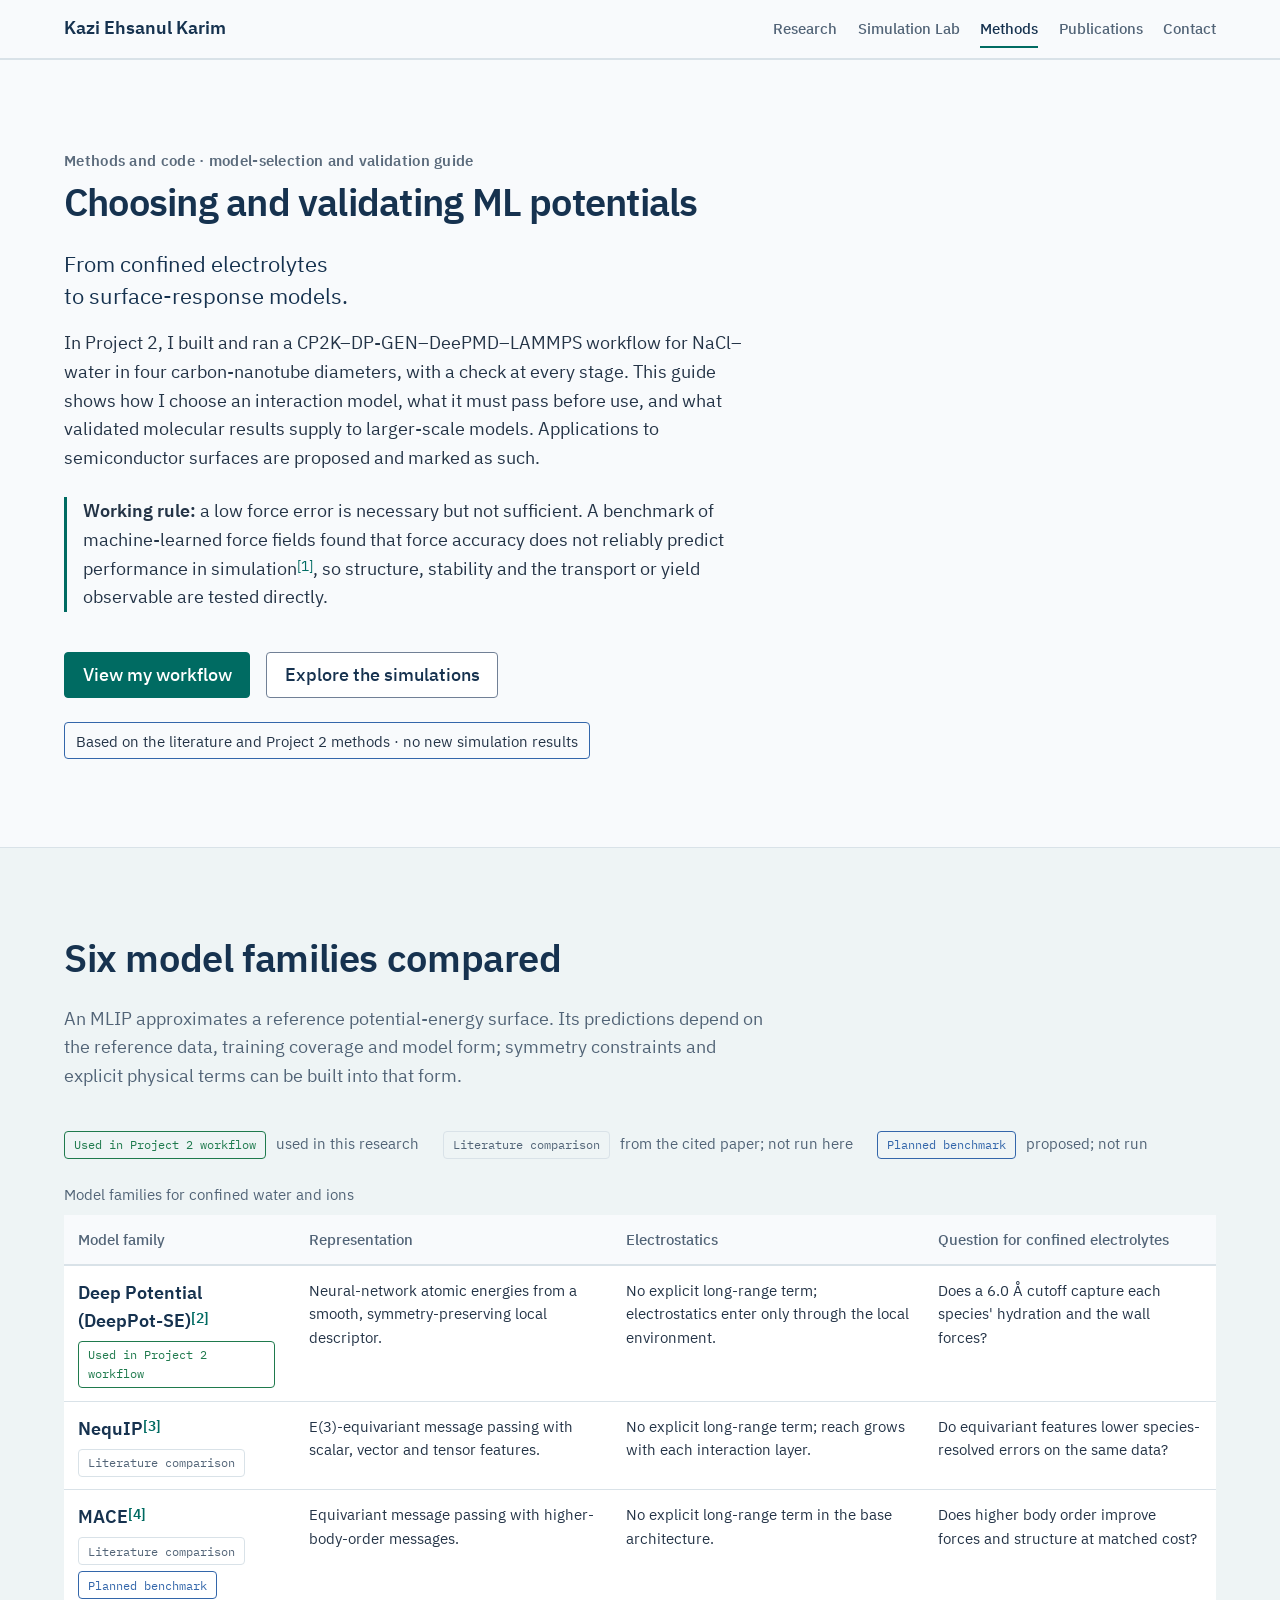
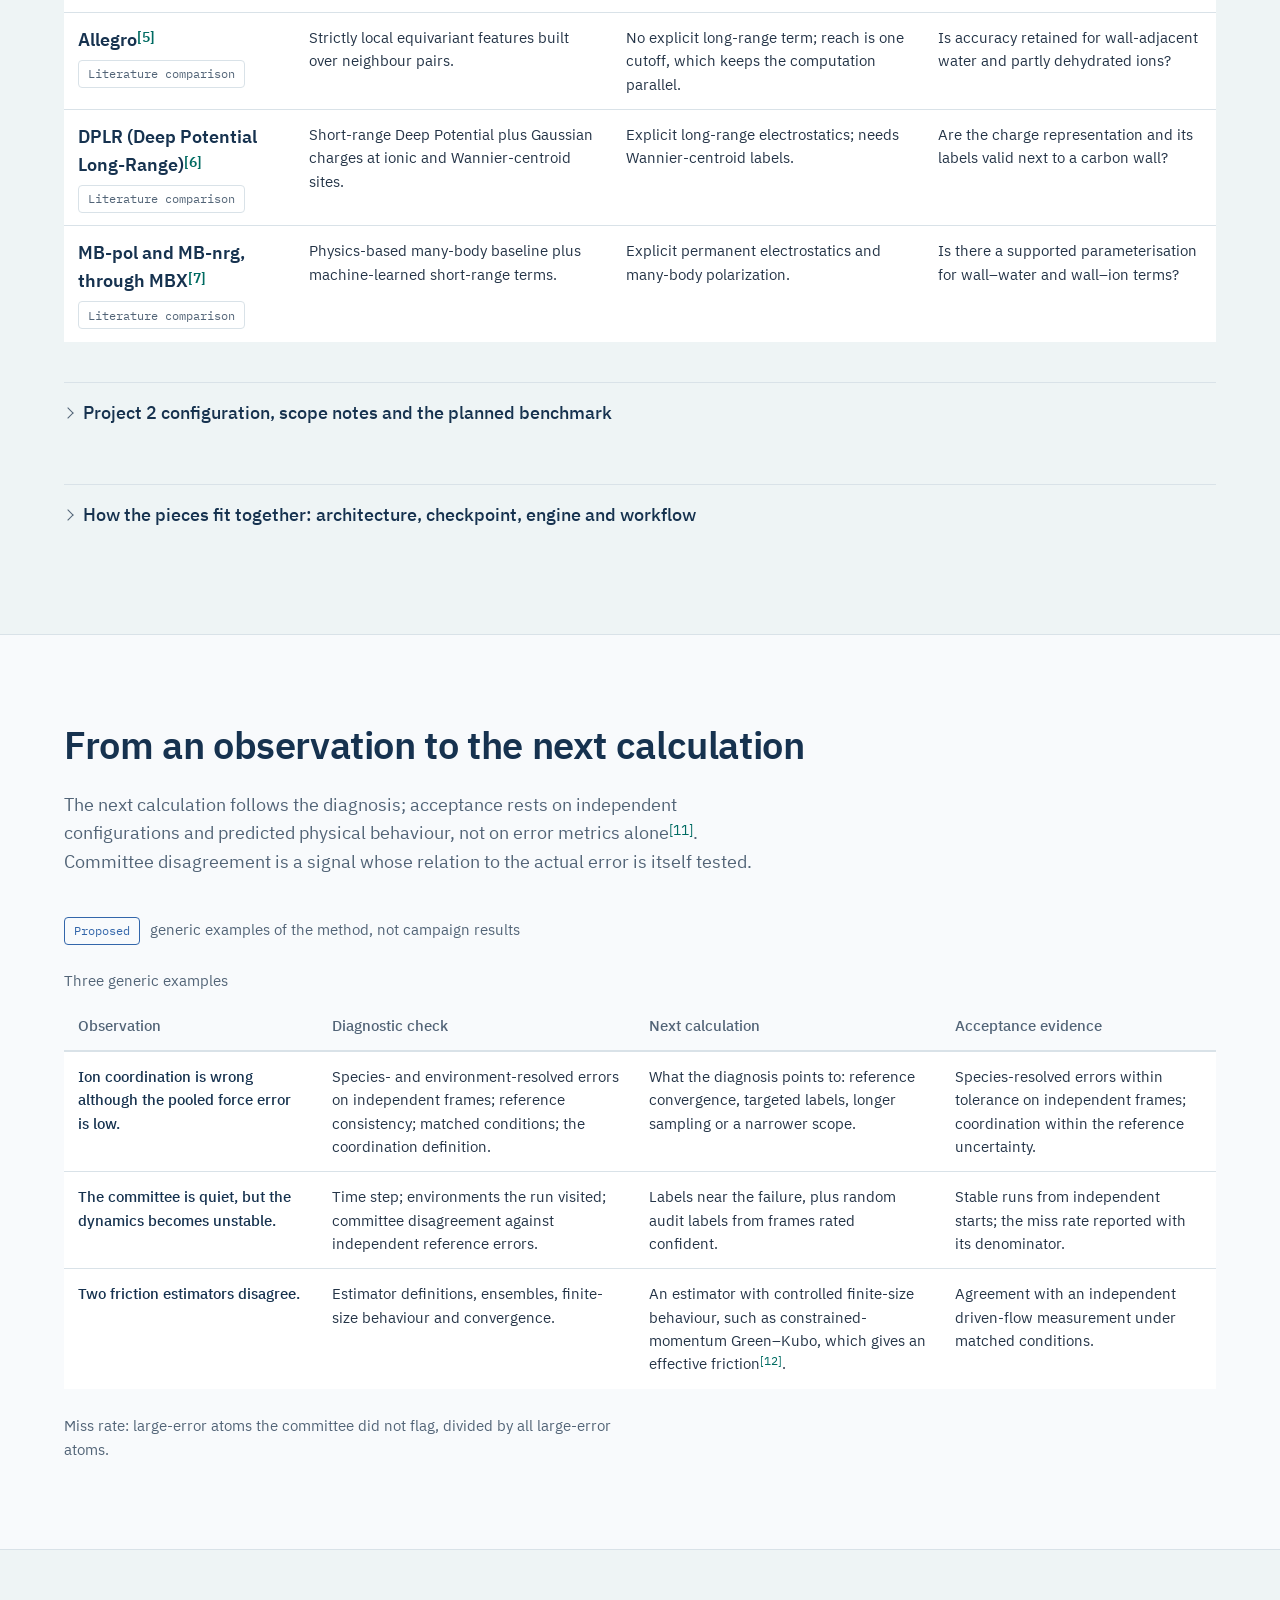
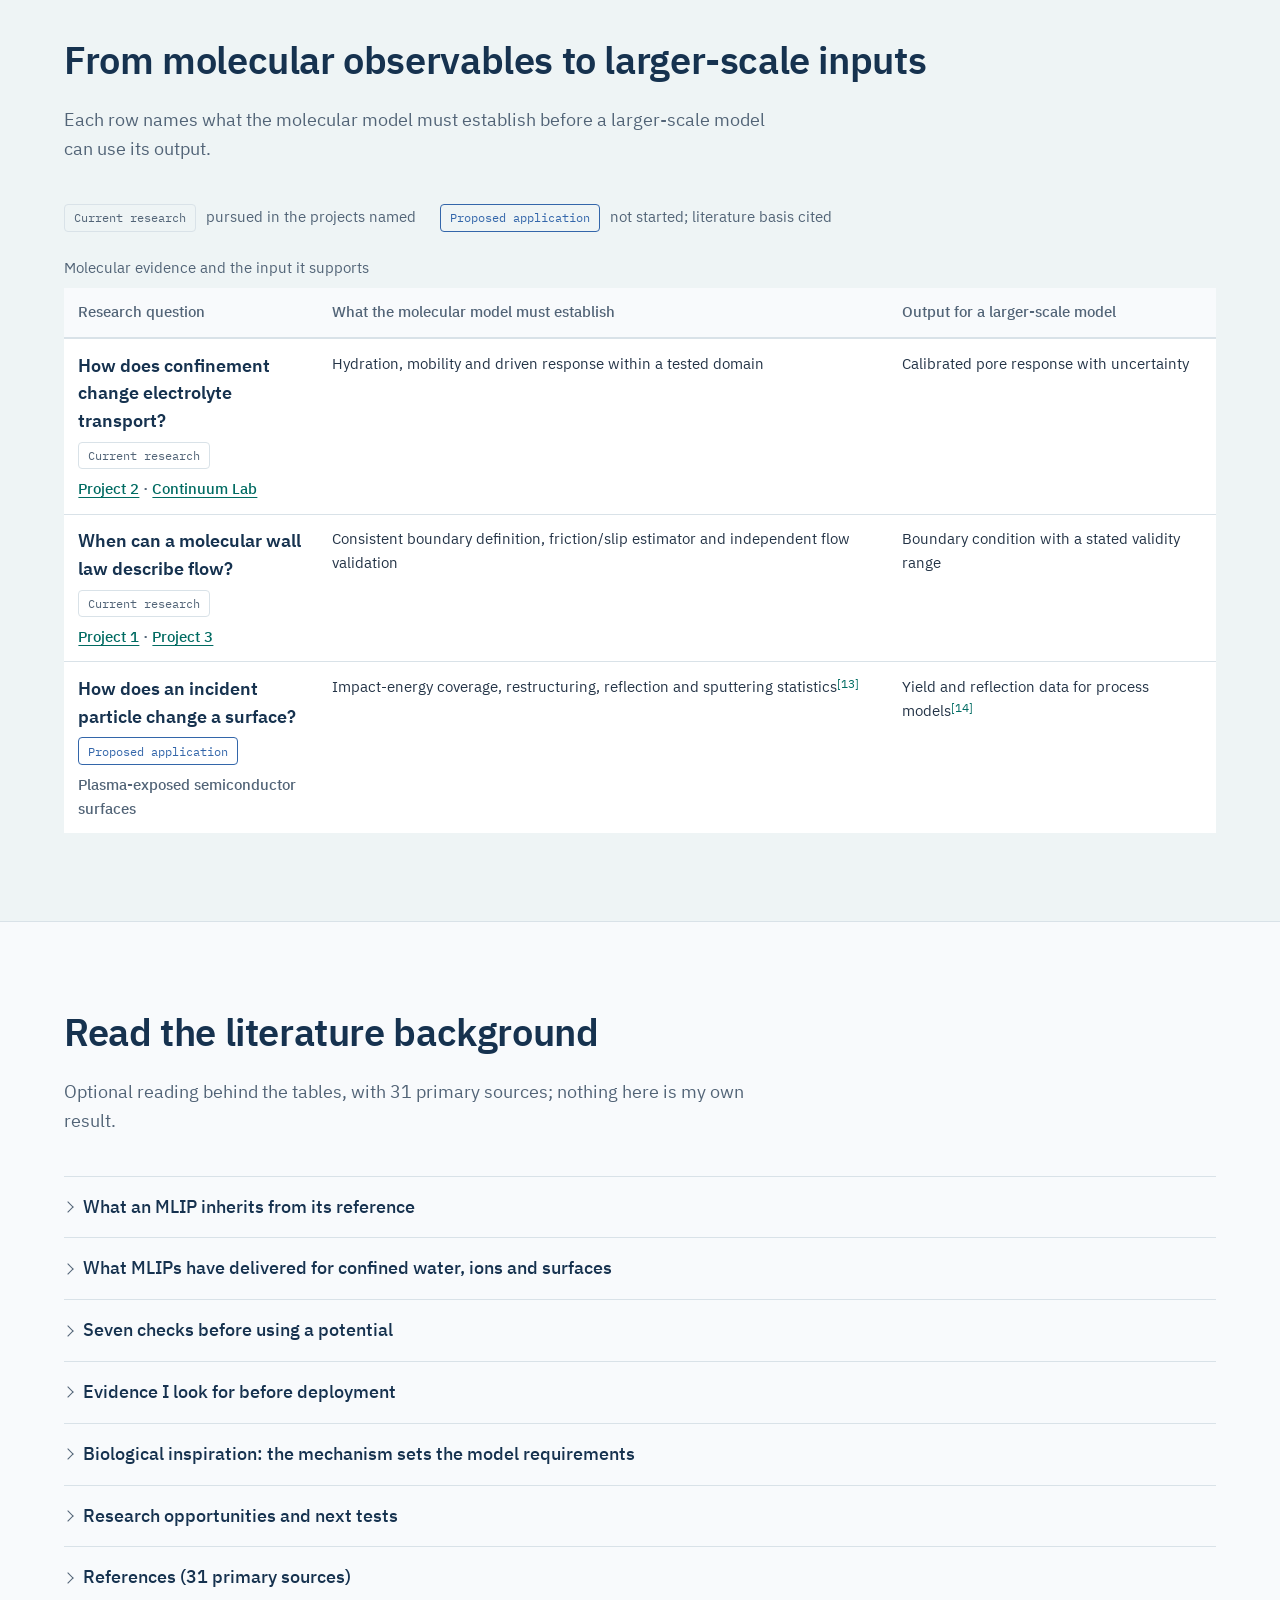
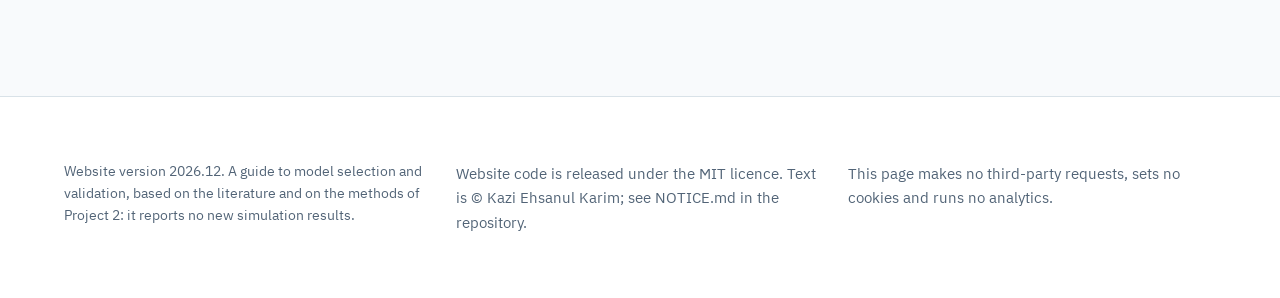
==== commit eb698af9: "Website 2026.12" ====
--- a/evidence/models/index.html
+++ b/evidence/models/index.html
@@ -415,7 +415,7 @@
 </main>
 <footer class="site-footer">
   <div class="container footer-grid">
-    <div><p class="version">Website version 2026.11. A guide to model selection and validation, based on the literature and on the methods of Project 2: it reports no new simulation results.</p></div>
+    <div><p class="version">Website version 2026.12. A guide to model selection and validation, based on the literature and on the methods of Project 2: it reports no new simulation results.</p></div>
     <div><p>Website code is released under the MIT licence. Text is © Kazi Ehsanul Karim; see NOTICE.md in the repository.</p></div>
     <div><p>This page makes no third-party requests, sets no cookies and runs no analytics.</p></div>
   </div>
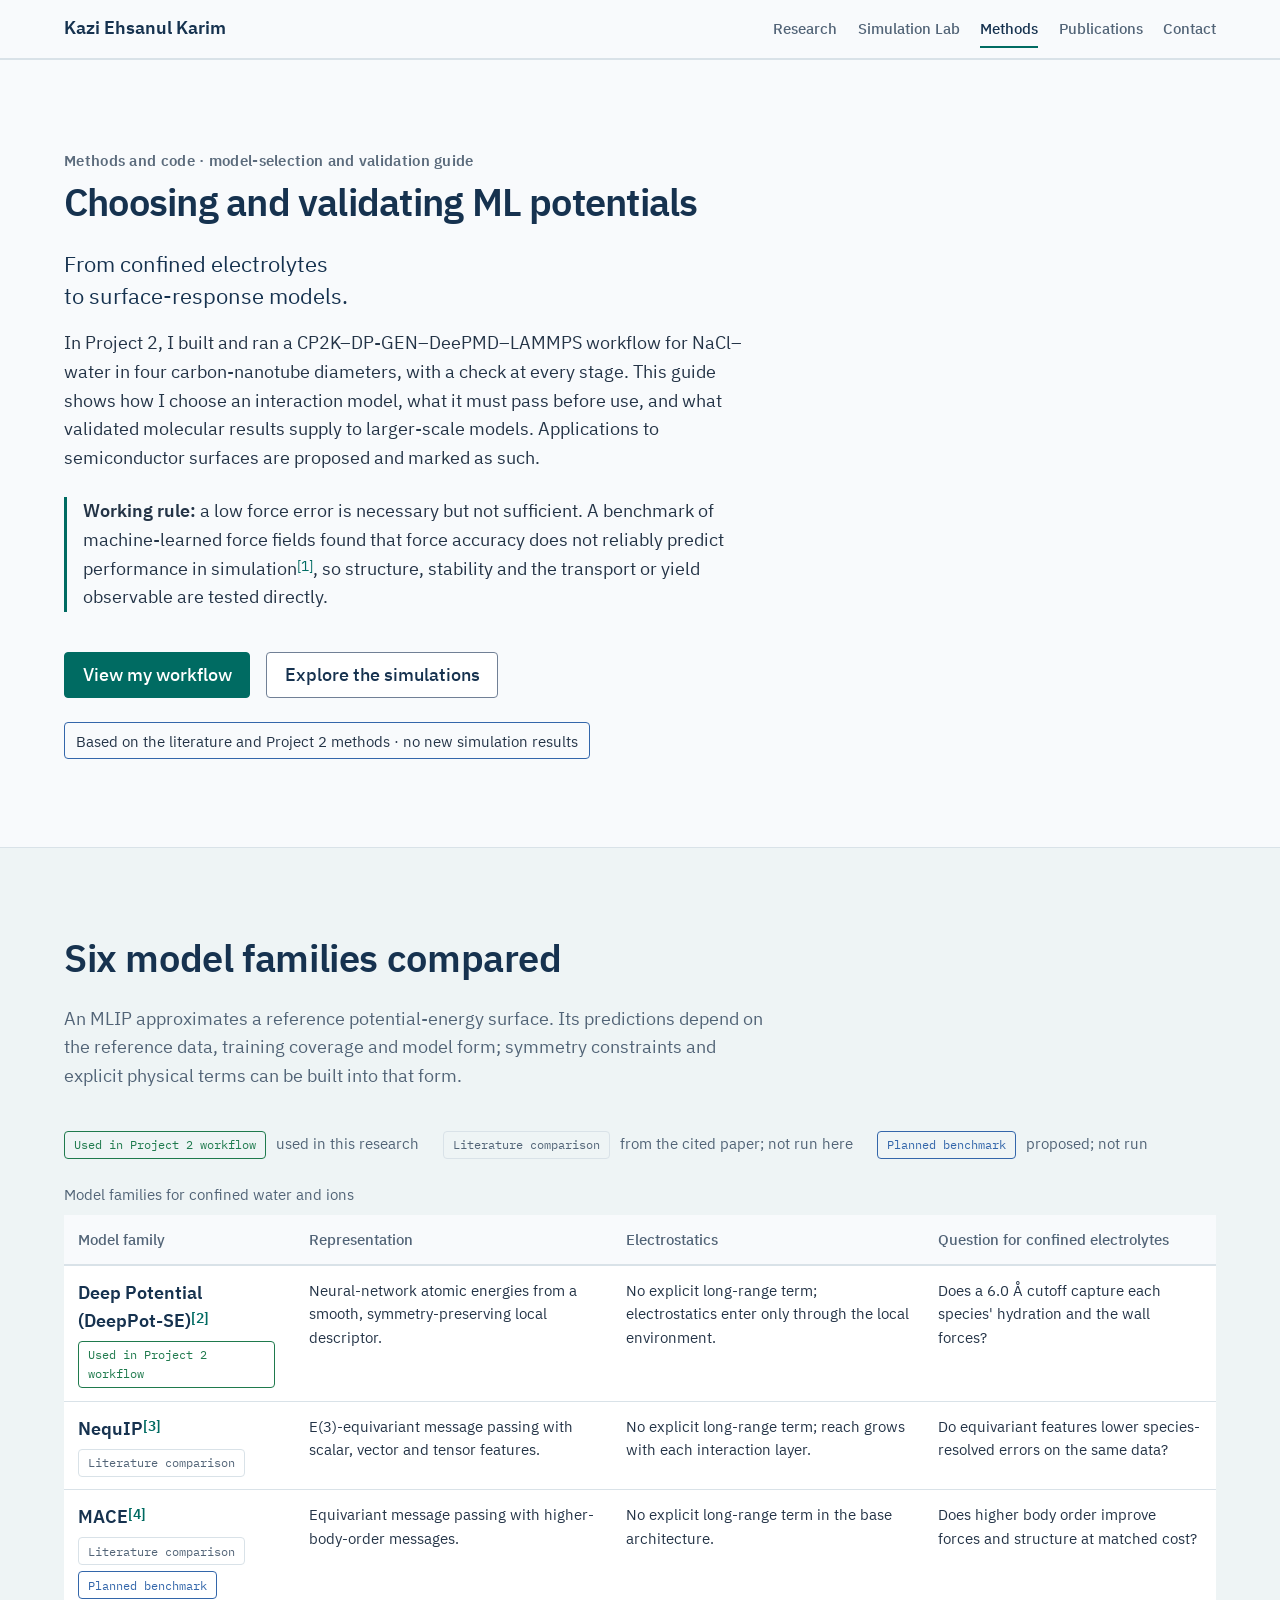
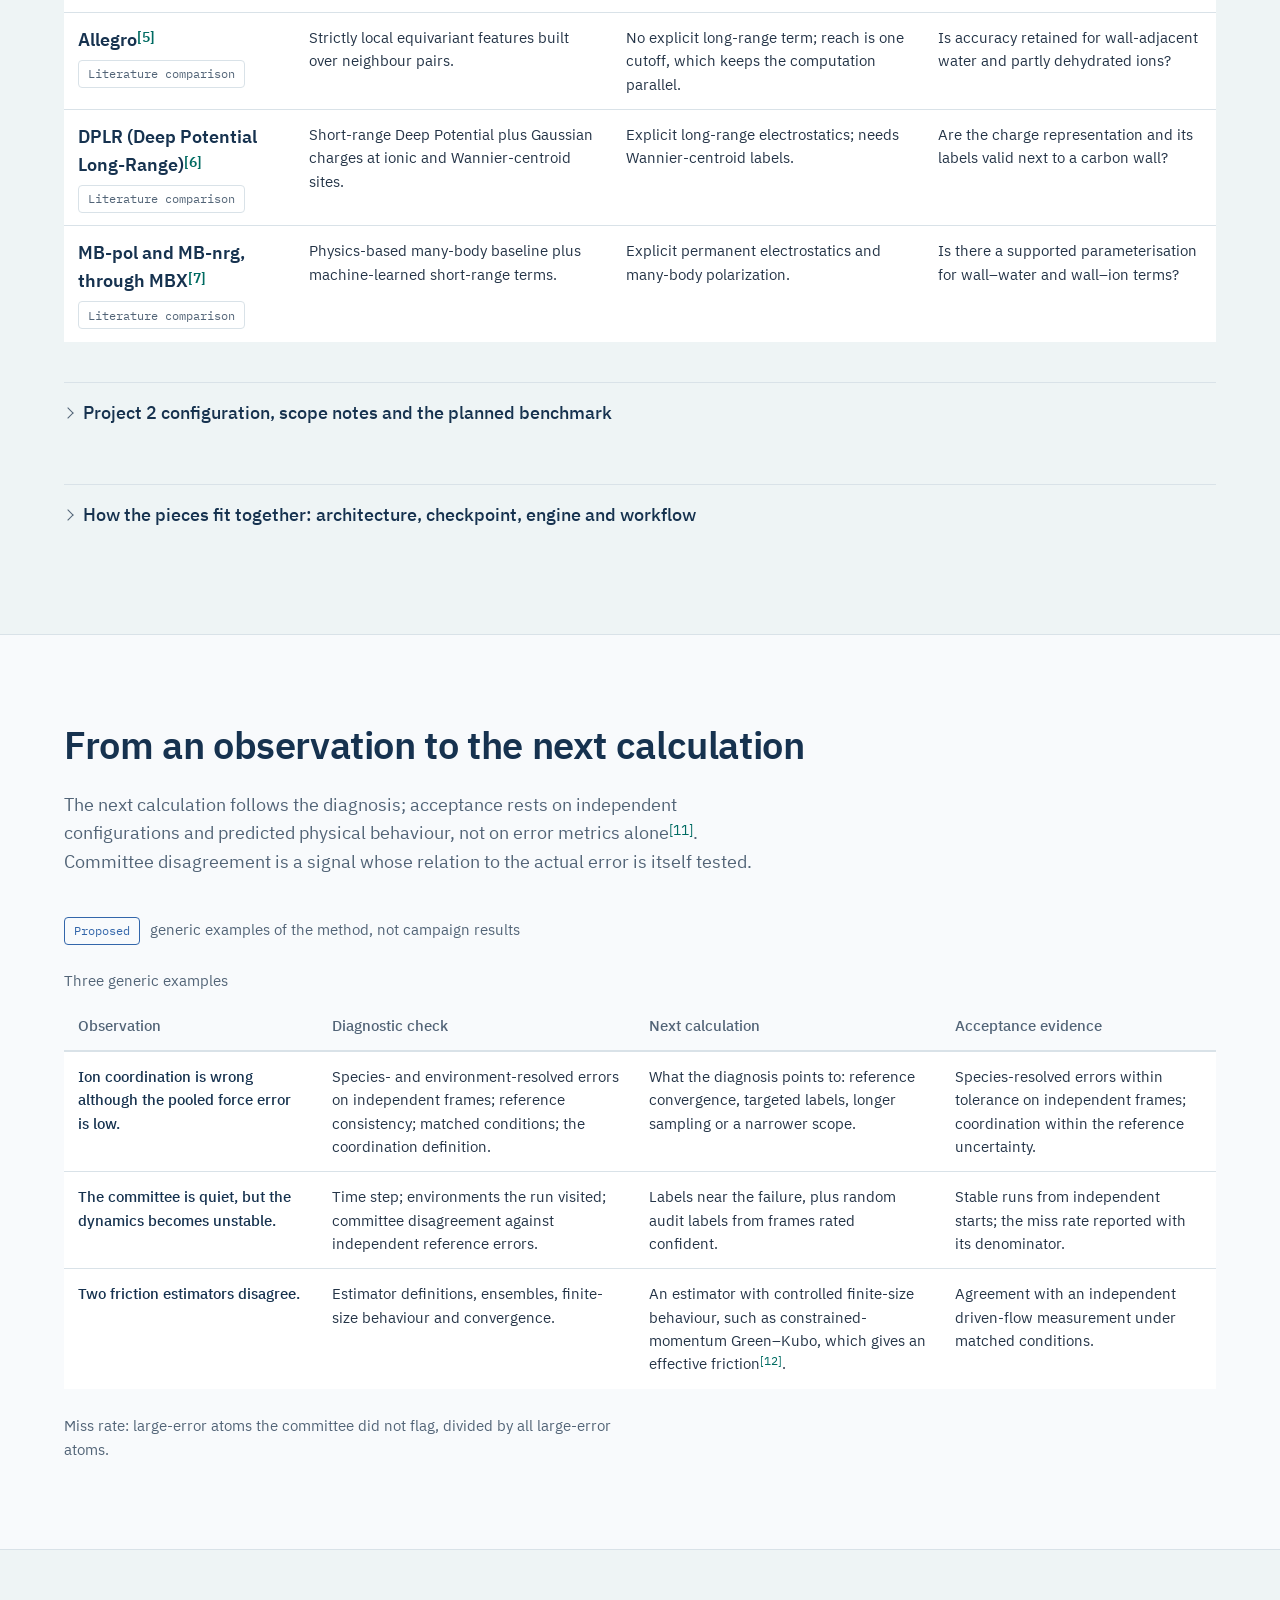
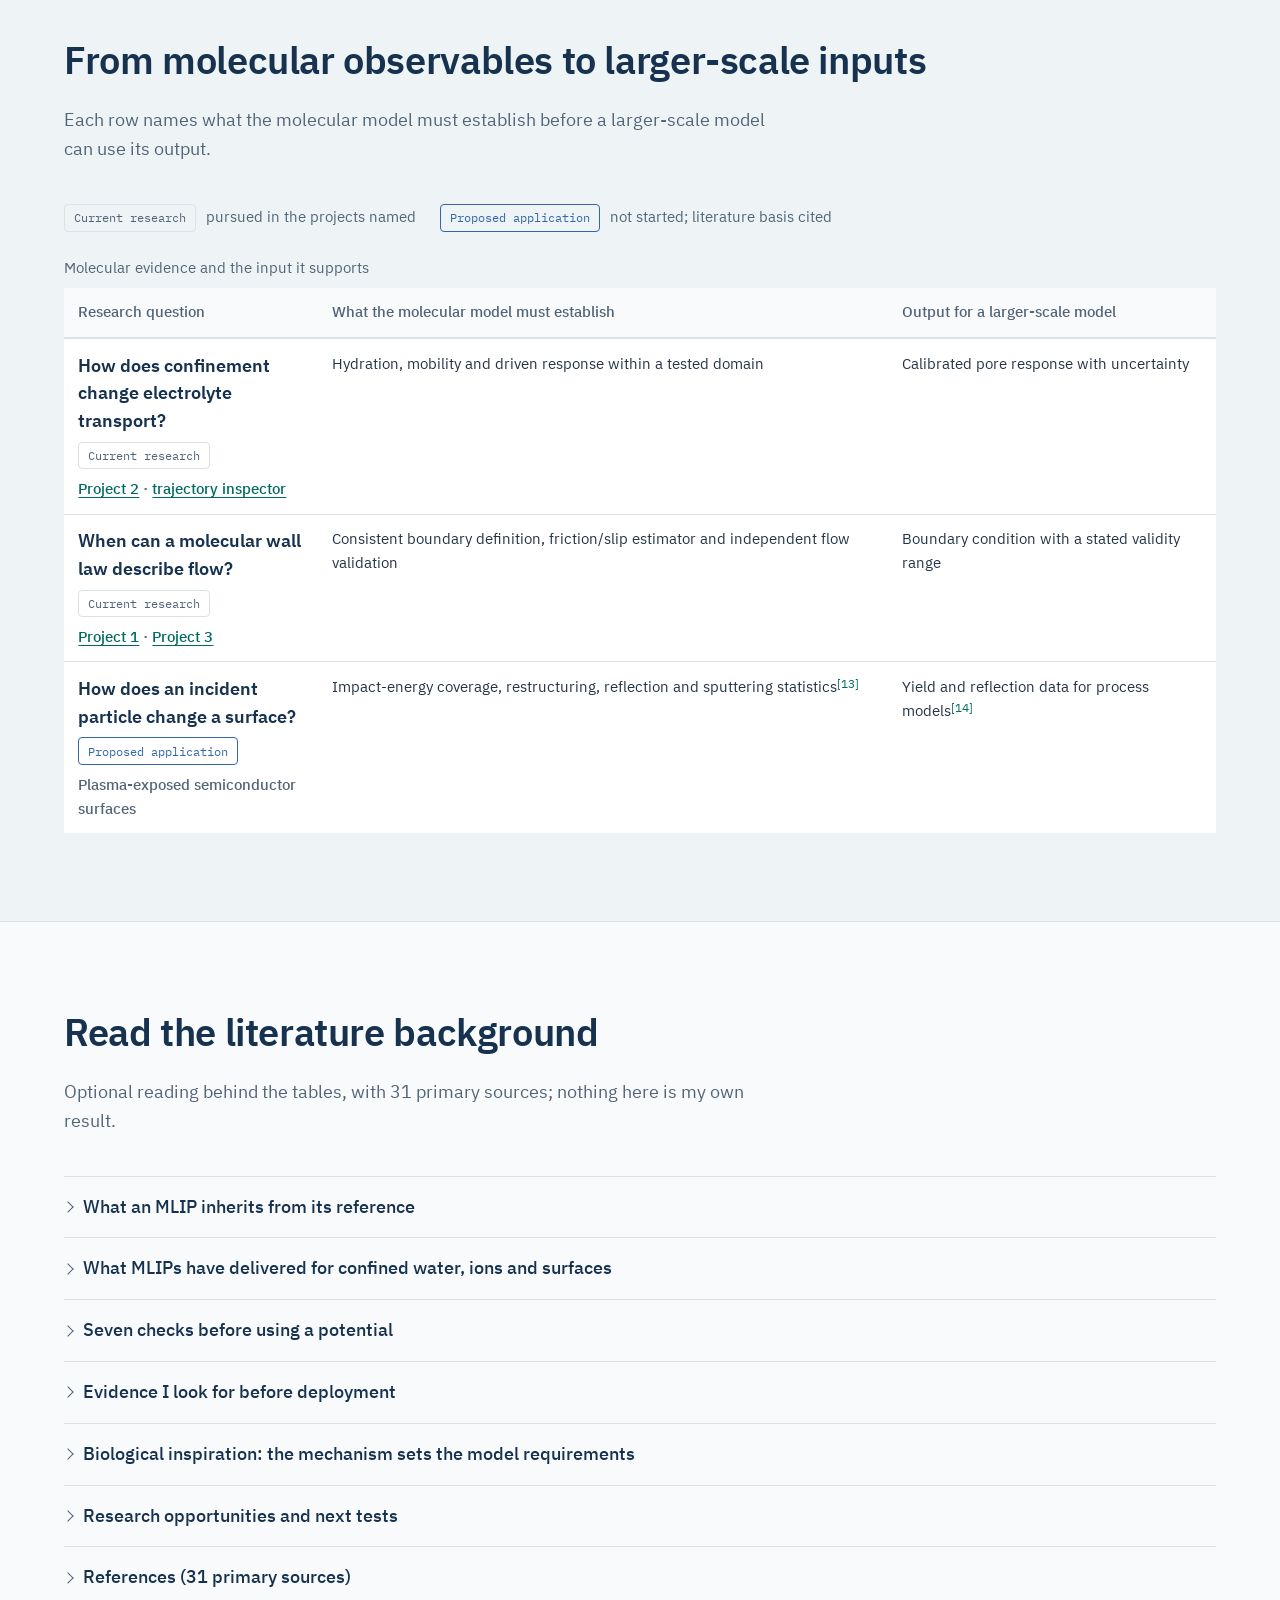
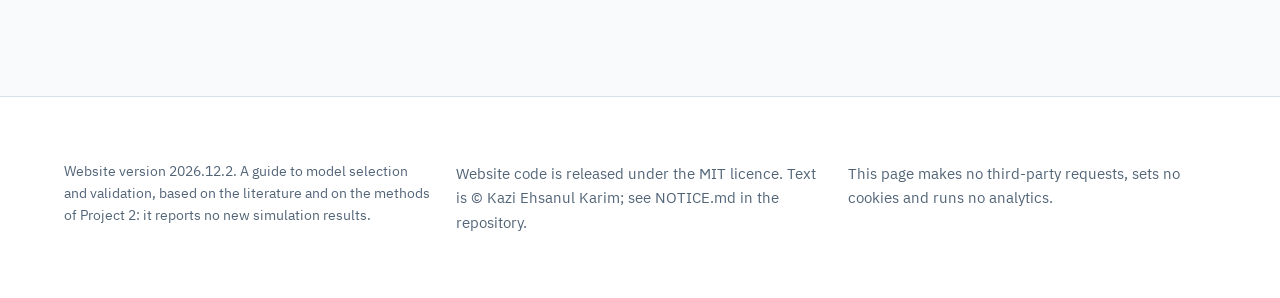
==== commit 3c6b8bd1: "Website 2026.12.2" ====
--- a/evidence/models/index.html
+++ b/evidence/models/index.html
@@ -156,8 +156,8 @@
           <li><b>LAMMPS</b>: molecular dynamics with the chosen interaction model.</li>
           <li><b>DP-GEN</b>: concurrent learning, which cycles through exploration, labelling and training<sup class="mx-cite"><a href="#ref-zhang2020">[9]</a></sup>.</li>
           <li><b>PINN</b>: physics-constrained learning of solutions or closures<sup class="mx-cite"><a href="#ref-raissi2019">[10]</a></sup>; here intended for the molecular-to-continuum connection (<a href="../../index.html#project-3">Project 3</a>).</li>
-          <li><b>Continuum solver</b>: fields and device-scale response from stated equations and closures (<a href="../../lab/continuum/">Continuum Lab</a>).</li>
-          <li><b>Controller</b>: selects and records computational actions according to stated rules and the available evidence; the <a href="../../lab/continuum/#controller">Continuum Lab controller</a> is rule-based and uses no language model.</li>
+          <li><b>Continuum solver</b>: velocity fields and flow rates from stated equations and boundary inputs (<a href="../../lab/continuum/flow.html">Continuum Lab</a>).</li>
+          <li><b>Controller</b>: selects and records computational actions according to stated rules and the available evidence; the <a href="../nacl-water-cnt/index.html#computational-decisions">decision prototype of the methods package</a> is rule-based and uses no language model.</li>
         </ul>
         <p>The loop that connects these steps is described under <a href="../../index.html#practice">Methods and code</a>.</p>
       </div>
@@ -229,7 +229,7 @@
           <th scope="row" role="rowheader">
             <span class="mx-name">How does confinement change electrolyte transport?</span>
             <span class="badge">Current research</span>
-            <span class="mx-meta"><a href="../../index.html#project-2">Project 2</a> · <a href="../../lab/continuum/">Continuum Lab</a></span>
+            <span class="mx-meta"><a href="../../index.html#project-2">Project 2</a> · <a href="../../lab/cnt/">trajectory inspector</a></span>
           </th>
           <td role="cell" data-label="What the molecular model must establish">Hydration, mobility and driven response within a tested domain</td>
           <td role="cell" data-label="Output for a larger-scale model">Calibrated pore response with uncertainty</td>
@@ -352,7 +352,6 @@
               <p>Selectivity is governed by hydration, coordination and transfer free energies: the model must describe an ion's water shell being replaced by pore-lining atoms as accurately as hydration in bulk water. An isolated binding energy does not determine selectivity, and a pore diameter alone does not establish that a continuum description is valid.</p>
             </div>
           </div>
-          <p class="mx-note">The biological mechanisms and their sources are summarised in the Continuum Lab's <a href="../../lab/continuum/#bio">biological-inspiration notes</a>.</p>
         </div>
       </details>
 
@@ -415,7 +414,7 @@
 </main>
 <footer class="site-footer">
   <div class="container footer-grid">
-    <div><p class="version">Website version 2026.12. A guide to model selection and validation, based on the literature and on the methods of Project 2: it reports no new simulation results.</p></div>
+    <div><p class="version">Website version 2026.12.2. A guide to model selection and validation, based on the literature and on the methods of Project 2: it reports no new simulation results.</p></div>
     <div><p>Website code is released under the MIT licence. Text is © Kazi Ehsanul Karim; see NOTICE.md in the repository.</p></div>
     <div><p>This page makes no third-party requests, sets no cookies and runs no analytics.</p></div>
   </div>
--- a/styles/components.css
+++ b/styles/components.css
@@ -551,6 +551,13 @@
 .lab-points { margin: 0.2rem 0 0; padding-left: 1.15rem; font-size: var(--step--1); line-height: 1.55; color: var(--text); }
 .lab-points li { margin: 0.25rem 0; }
 .lab-more { margin-left: 0.9rem; font-size: var(--step--1); }
+/* Continuum Lab card (2026.12.1): one subtitle, one primary action, the other experiments in a closed section */
+.lab-sub { margin: -0.35rem 0 var(--space-1); font-size: var(--step-0); font-weight: 500; color: var(--heading); }
+.lab-card-feature .lab-sub { font-size: var(--step-1); }
+/* notice at the address of a retired Simulation Lab experiment */
+.retired-notice .container > * { max-width: 68ch; }
+.retired-notice h1 { font-size: var(--step-3); margin: 0.2rem 0 var(--space-2); }
+.retired-notice .lede { font-size: var(--step-1); color: var(--text); line-height: 1.55; }
 @media (max-width: 900px) { .lab-card-feature { grid-template-columns: 1fr; } .lab-card-feature .lab-card-body { padding: var(--space-3); } .lab-card-feature .lab-card-media img { width: 100%; max-width: 30rem; } }
 
 /* Contact: portrait beside the contact details (release 2026.10.1) */
